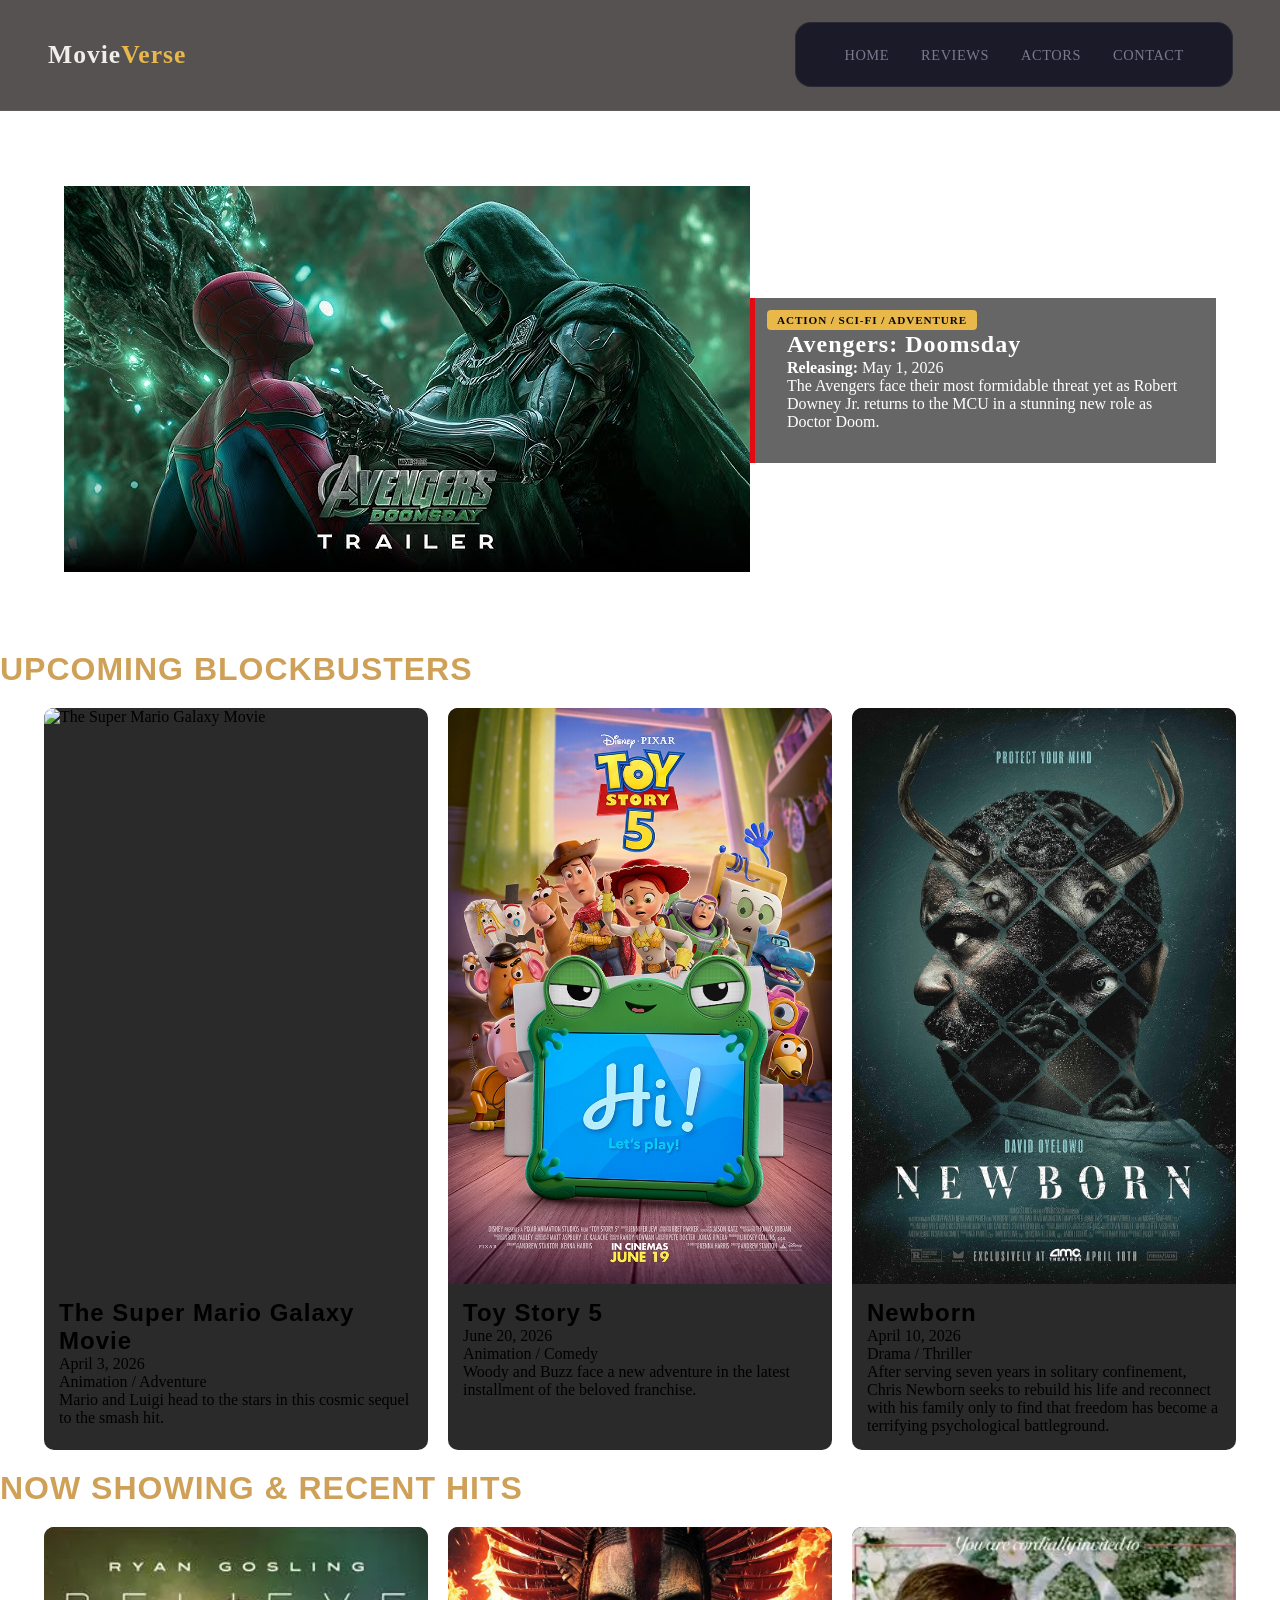
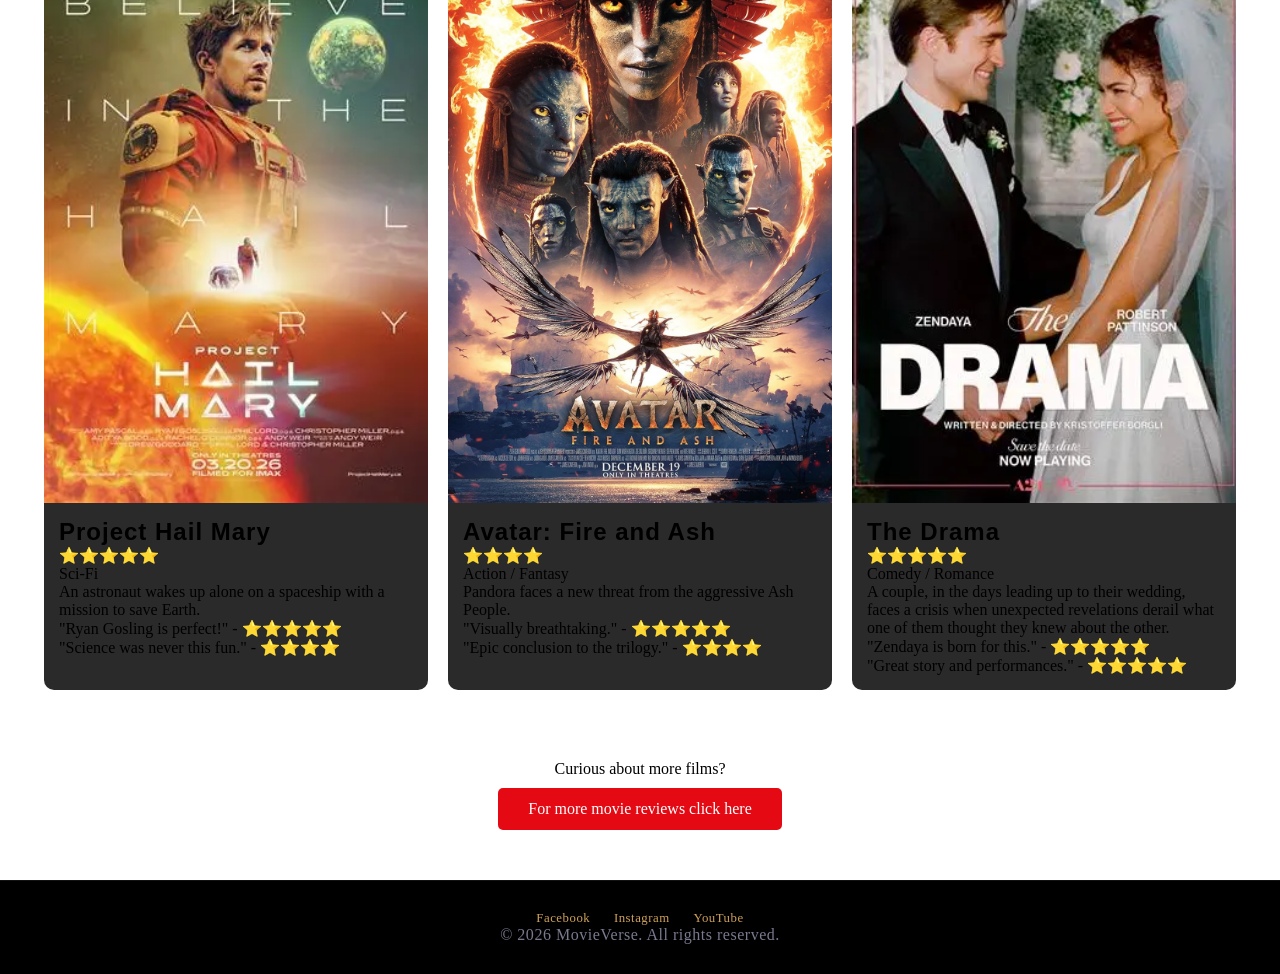
==== index.html @ 16a6f01b "full merge" ====
<!DOCTYPE html>
<html lang="en">
<head>
    <meta charset="UTF-8">
    <meta name="viewport" content="width=device-width, initial-scale=1.0">
    <title>MovieVerse | Home</title>
    <link rel="stylesheet" href="css/style.css">
</head>
<body id = "index">
    <!-- Navigation -->
    <header id="main-header">
        <div class="logo">
            <h1>Movie<span>Verse</span></h1>
        </div>
        <nav id="navbar">
            <ul class="nav-links">
                <li><a href="index.html" class="active">Home</a></li>
                <li><a href="reviews.html">Reviews</a></li>
                <li><a href="actors_page.html">Actors</a></li>
                <li><a href="contact.html">Contact</a></li>
            </ul>
        </nav>
    </header>

    <!-- Main Content -->
    <main>
        <section id="hero-banner">
            <div class="front-banner">
                <img src="../images/avengers.jpg" alt="Avengers: Doomsday Banner" class="banner-image">
            </div>
            
            <div class="banner-content">
                <h2 class="movie-title">Avengers: Doomsday</h2>
                <p class="release-info"><strong>Releasing:</strong> May 1, 2026</p>
                <p class="genre-tag">Action / Sci-Fi / Adventure</p>
                <p class="movie-desc">The Avengers face their most formidable threat yet as Robert Downey Jr. returns to the MCU in a stunning new role as Doctor Doom.</p>
            </div>
        </section>

        <section id="new-releases" class="movie-grid-section">
            <h2 class="section-heading">Upcoming Blockbusters</h2>
            <div class="horizontal-grid">
                <article class="movie-card1">
                  <img src="../images/mario.png" alt="The Super Mario Galaxy Movie">
                    <div class="card-info">
                        <h3>The Super Mario Galaxy Movie</h3>
                        <p class="date">April 3, 2026</p>
                        <p class="genre">Animation / Adventure</p>
                        <p class="short-desc">Mario and Luigi head to the stars in this cosmic sequel to the smash hit.</p>
                    </div>
                </article>
                
                <article class="movie-card1">
                    <img src="../images/toystory.jpeg" alt="Toy Story 5">
                    <div class="card-info">
                        <h3>Toy Story 5</h3>
                        <p class="date">June 20, 2026</p>
                        <p class="genre">Animation / Comedy</p>
                        <p class="short-desc"> Woody and Buzz face a new adventure in the latest installment of the beloved franchise.</p>
                    </div>
                </article>
                                
                <article class="movie-card1">
                    <img src="../images/newborn.jpg" alt="Newborn">
                    <div class="card-info">
                        <h3>Newborn</h3>
                        <p class="date">April 10, 2026</p>
                        <p class="genre">Drama / Thriller</p>
                        <p class="short-desc">After serving seven years in solitary confinement, Chris Newborn seeks to rebuild his life and reconnect with his family only to find that freedom has become a terrifying psychological battleground.</p>
                    </div>
                </article>
            </div>
        </section>

        <section id="released-movies" class="movie-grid-section">
            <h2 class="section-heading">Now Showing & Recent Hits</h2>
            <div class="horizontal-grid">
                <article class="movie-card1 review-style">
                    <img src="../images/hailmary.webp" alt="Project Hail Mary">
                    <div class="card-info">
                        <h3>Project Hail Mary</h3>
                        <div class="rating">⭐⭐⭐⭐⭐</div>
                        <p class="genre">Sci-Fi</p>
                        <p class="one-liner">An astronaut wakes up alone on a spaceship with a mission to save Earth.</p>
                        <div class="user-reviews">
                            <p class="review">"Ryan Gosling is perfect!" - ⭐⭐⭐⭐⭐</p>
                            <p class="review">"Science was never this fun." - ⭐⭐⭐⭐</p>
                        </div>
                    </div>
                </article>

                <article class="movie-card1 review-style">
                    <img src="../images/avatar.jpg" alt="Avatar: Fire and Ash">
                    <div class="card-info">
                        <h3>Avatar: Fire and Ash</h3>
                        <div class="rating">⭐⭐⭐⭐</div>
                        <p class="genre">Action / Fantasy</p>
                        <p class="one-liner">Pandora faces a new threat from the aggressive Ash People.</p>
                        <div class="user-reviews">
                            <p class="review">"Visually breathtaking." - ⭐⭐⭐⭐⭐</p>
                            <p class="review">"Epic conclusion to the trilogy." - ⭐⭐⭐⭐</p>
                        </div>
                    </div>
                </article>

                <article class="movie-card1 review-style">
                    <img src="../images/drama.webp" alt="The Drama">
                    <div class="card-info">
                        <h3>The Drama</h3>
                        <div class="rating">⭐⭐⭐⭐⭐</div>
                        <p class="genre">Comedy / Romance</p>
                        <p class="one-liner">A couple, in the days leading up to their wedding, faces a crisis when unexpected revelations derail what one of them thought they knew about the other.</p>
                        <div class="user-reviews">
                            <p class="review">"Zendaya is born for this." - ⭐⭐⭐⭐⭐</p>
                            <p class="review">"Great story and performances." - ⭐⭐⭐⭐⭐</p>
                        </div>
                    </div>
                </article>
            </div>
        </section>

        <section id="cta-reviews">
            <div class="cta-box">
                <p>Curious about more films?</p>
                <a href="reviews.html" class="btn-primary">For more movie reviews click here</a>
            </div>
        </section>
    </main>  


    <!-- Footer -->
     <footer id="main-footer">
        <div class="social-links">
            <a href="https://facebook.com" target="_blank">Facebook</a>
            <a href="https://instagram.com" target="_blank">Instagram</a>
            <a href="https://youtube.com" target="_blank">YouTube</a>
        </div>
        <p class="copyright">&copy; 2026 MovieVerse. All rights reserved.</p>
    </footer>
    
</body>
</html>
---- css/style.css ----
@import url("partials/index.css");
@import url("partials/reviews.css");
@import url("partials/actors.css");
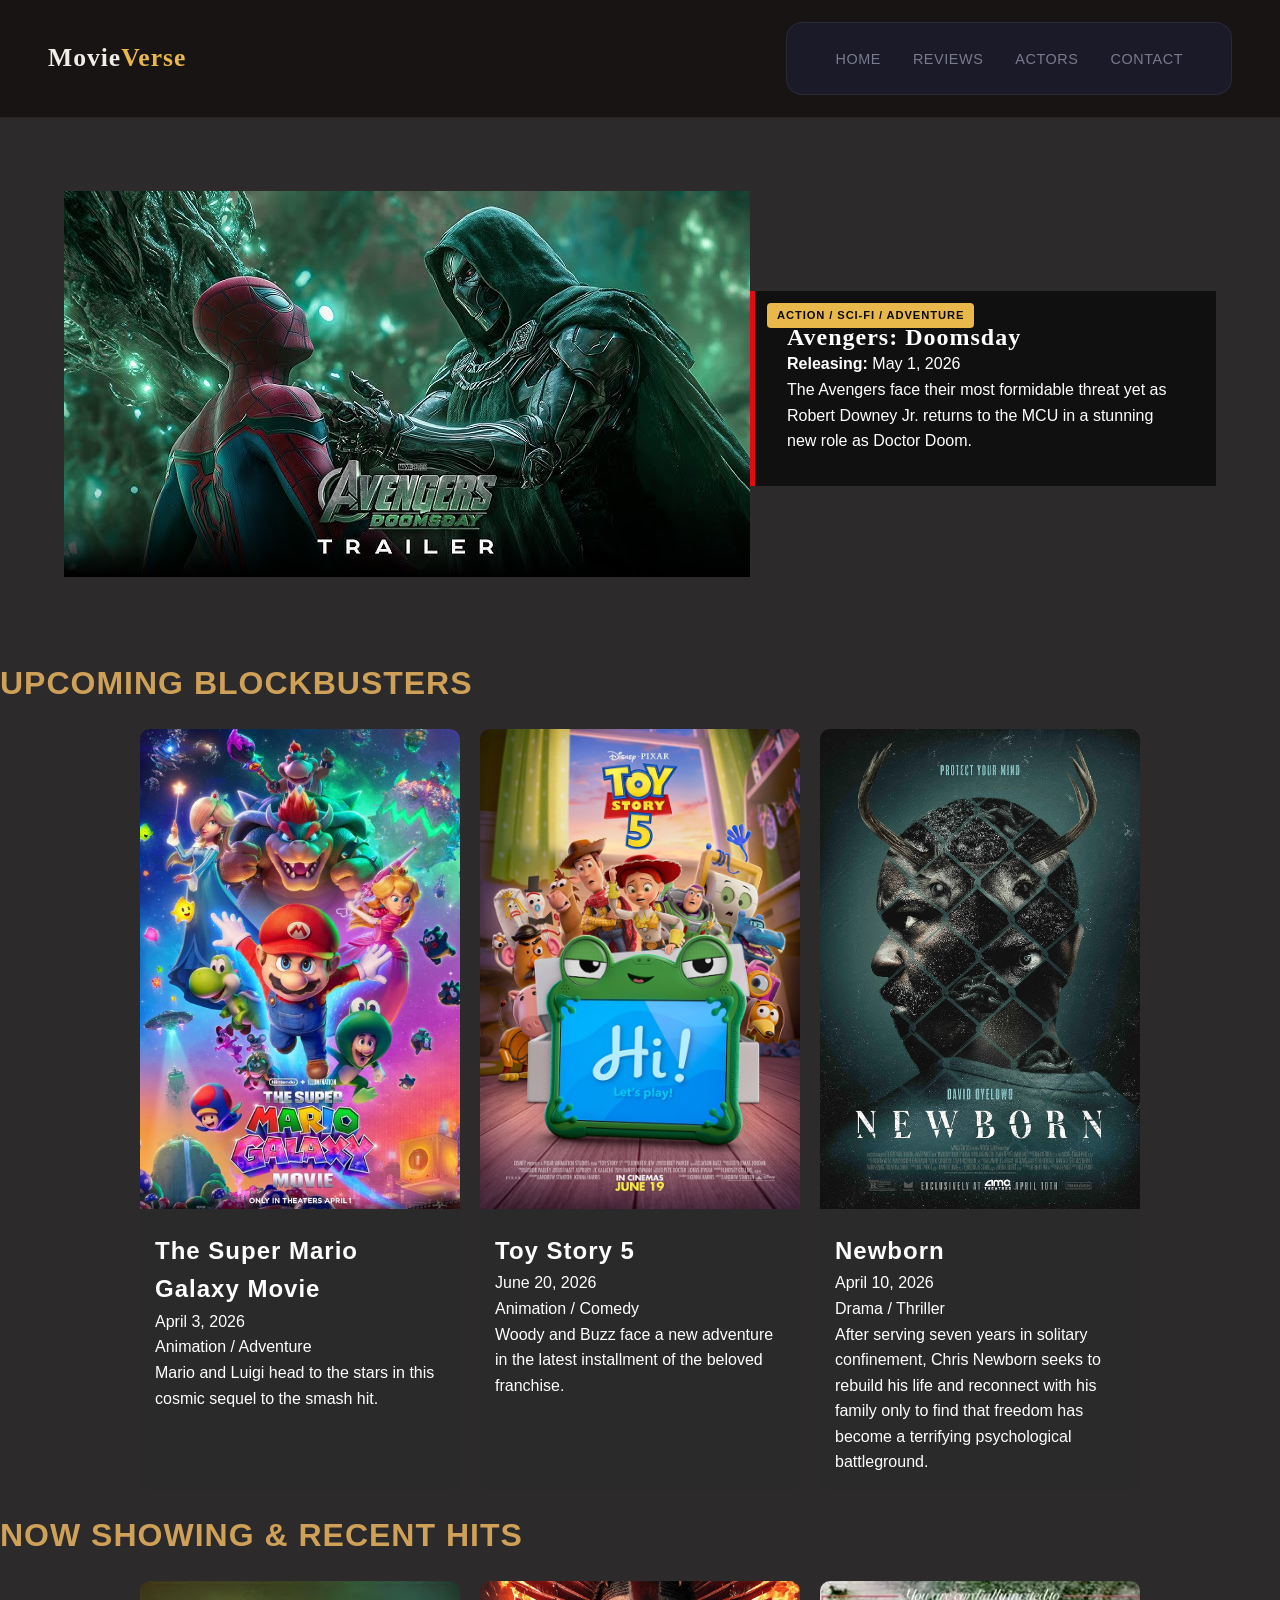
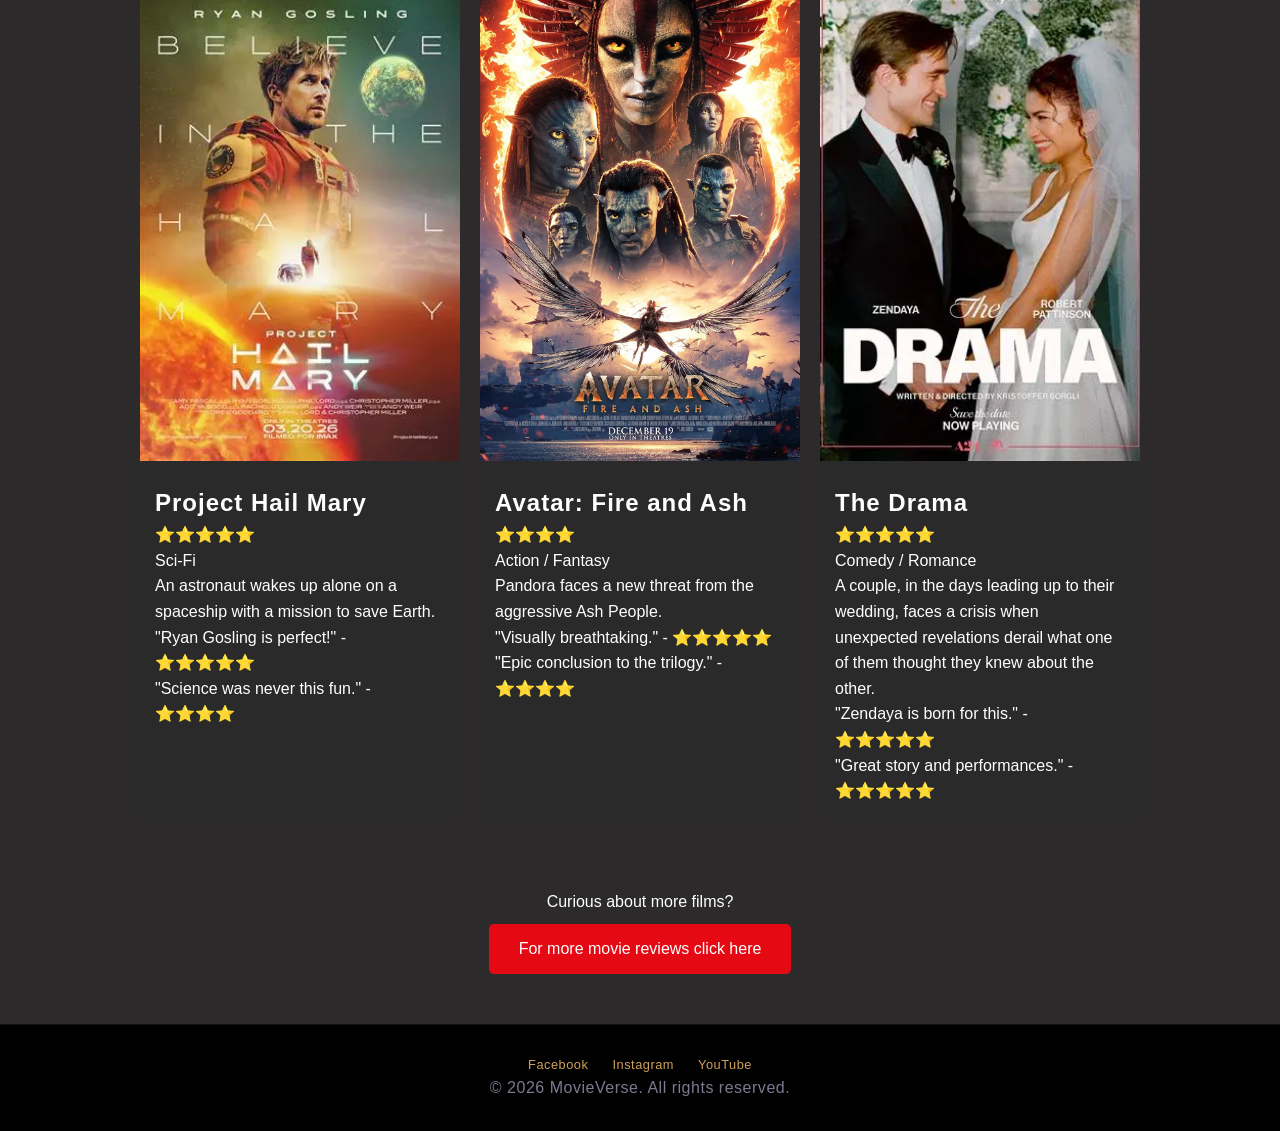
==== commit 16a61fab: "changes" ====
--- a/index.html
+++ b/index.html
@@ -6,11 +6,13 @@
     <title>MovieVerse | Home</title>
     <link rel="stylesheet" href="css/style.css">
 </head>
-<body id = "index">
+<body class = "index">
     <!-- Navigation -->
     <header id="main-header">
         <div class="logo">
-            <h1>Movie<span>Verse</span></h1>
+            <a href="index.html">
+                <h1>Movie<span>Verse</span></h1>
+            </a>
         </div>
         <nav id="navbar">
             <ul class="nav-links">
@@ -26,7 +28,9 @@
     <main>
         <section id="hero-banner">
             <div class="front-banner">
-                <img src="../images/avengers.jpg" alt="Avengers: Doomsday Banner" class="banner-image">
+                <a href="https://youtu.be/Z8tZoagkbZk?t=56" target="_blank">
+                    <img src="../images/avengers.jpg" alt="Avengers: Doomsday Banner" class="banner-image">
+                </a>
             </div>
             
             <div class="banner-content">
@@ -41,7 +45,10 @@
             <h2 class="section-heading">Upcoming Blockbusters</h2>
             <div class="horizontal-grid">
                 <article class="movie-card1">
-                  <img src="../images/mario.png" alt="The Super Mario Galaxy Movie">
+                    <a href="https://youtu.be/LX9kXRRJlPw" target="_blank">
+                        <img src="/images/super_mario_galaxy_movie_ver12.webp" alt="The Super Mario Galaxy Movie">
+                    </a>
+                  
                     <div class="card-info">
                         <h3>The Super Mario Galaxy Movie</h3>
                         <p class="date">April 3, 2026</p>
@@ -51,7 +58,10 @@
                 </article>
                 
                 <article class="movie-card1">
-                    <img src="../images/toystory.jpeg" alt="Toy Story 5">
+                    <a href="https://youtu.be/c51ND9Hdbw0" target="_blank">
+                        <img src="../images/toystory.jpeg" alt="Toy Story 5">
+                    </a>
+                                       
                     <div class="card-info">
                         <h3>Toy Story 5</h3>
                         <p class="date">June 20, 2026</p>
@@ -59,9 +69,11 @@
                         <p class="short-desc"> Woody and Buzz face a new adventure in the latest installment of the beloved franchise.</p>
                     </div>
                 </article>
-                                
                 <article class="movie-card1">
-                    <img src="../images/newborn.jpg" alt="Newborn">
+                    <a href="https://youtu.be/zqdmsuBUlHc" target="_blank">
+                        <img src="../images/newborn.jpg" alt="Newborn">
+                    </a>
+                  
                     <div class="card-info">
                         <h3>Newborn</h3>
                         <p class="date">April 10, 2026</p>
@@ -76,7 +88,10 @@
             <h2 class="section-heading">Now Showing & Recent Hits</h2>
             <div class="horizontal-grid">
                 <article class="movie-card1 review-style">
-                    <img src="../images/hailmary.webp" alt="Project Hail Mary">
+                    <a href="https://www.imdb.com/title/tt12042730/" target="_blank">
+                        <img src="../images/hailmary.webp" alt="Project Hail Mary">
+                    </a>                
+          
                     <div class="card-info">
                         <h3>Project Hail Mary</h3>
                         <div class="rating">⭐⭐⭐⭐⭐</div>
@@ -90,7 +105,10 @@
                 </article>
 
                 <article class="movie-card1 review-style">
-                    <img src="../images/avatar.jpg" alt="Avatar: Fire and Ash">
+                     <a href="https://www.imdb.com/title/tt1757678/" target="_blank">
+                        <img src="../images/avatar.jpg" alt="Avatar: Fire and Ash">
+                     </a>                   
+                    
                     <div class="card-info">
                         <h3>Avatar: Fire and Ash</h3>
                         <div class="rating">⭐⭐⭐⭐</div>
@@ -104,7 +122,9 @@
                 </article>
 
                 <article class="movie-card1 review-style">
-                    <img src="../images/drama.webp" alt="The Drama">
+                    <a href="https://www.imdb.com/title/tt33071426/" target="_blank">
+                       <img src="../images/drama.webp" alt="The Drama">
+                    </a>
                     <div class="card-info">
                         <h3>The Drama</h3>
                         <div class="rating">⭐⭐⭐⭐⭐</div>
@@ -139,4 +159,4 @@
     </footer>
     
 </body>
-</html>
+</html>
--- a/css/style.css
+++ b/css/style.css
@@ -1,4 +1,3 @@
-
 @import url("partials/index.css");
 @import url("partials/reviews.css");
 @import url("partials/actors.css");
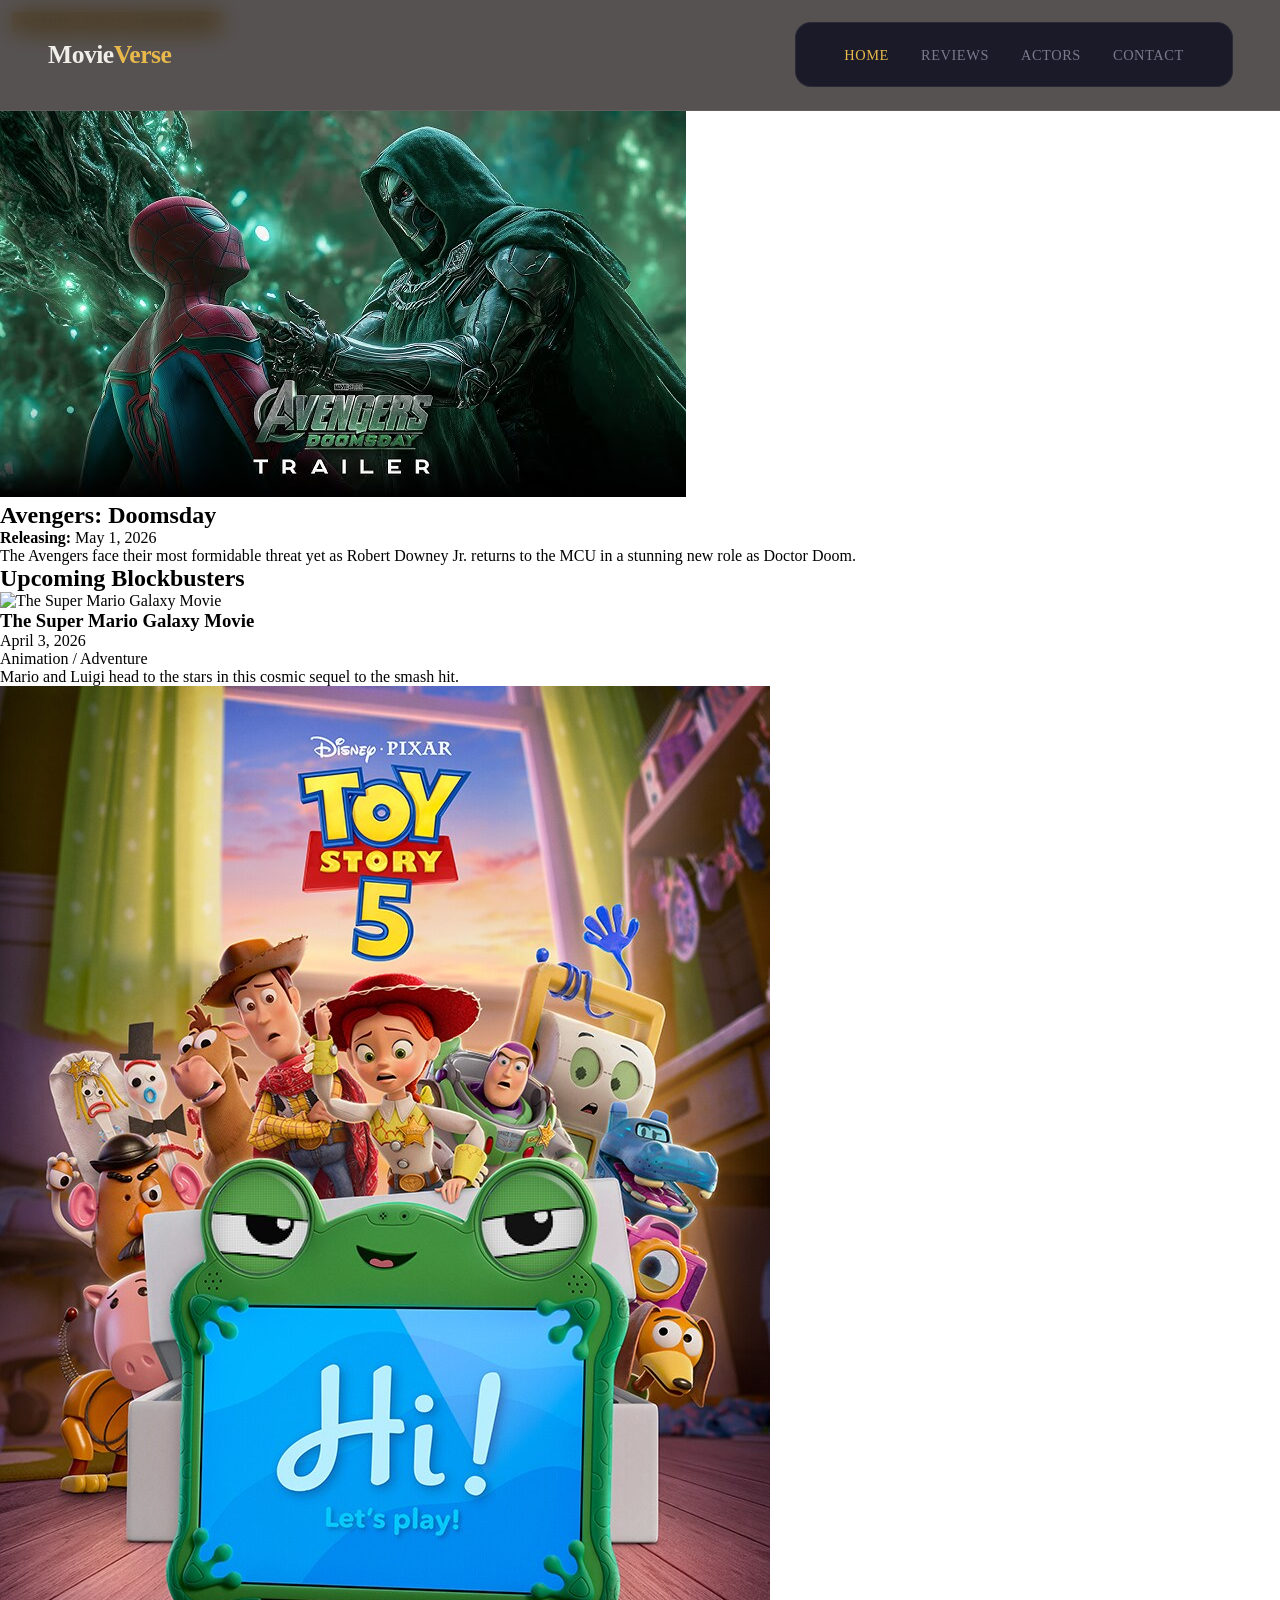
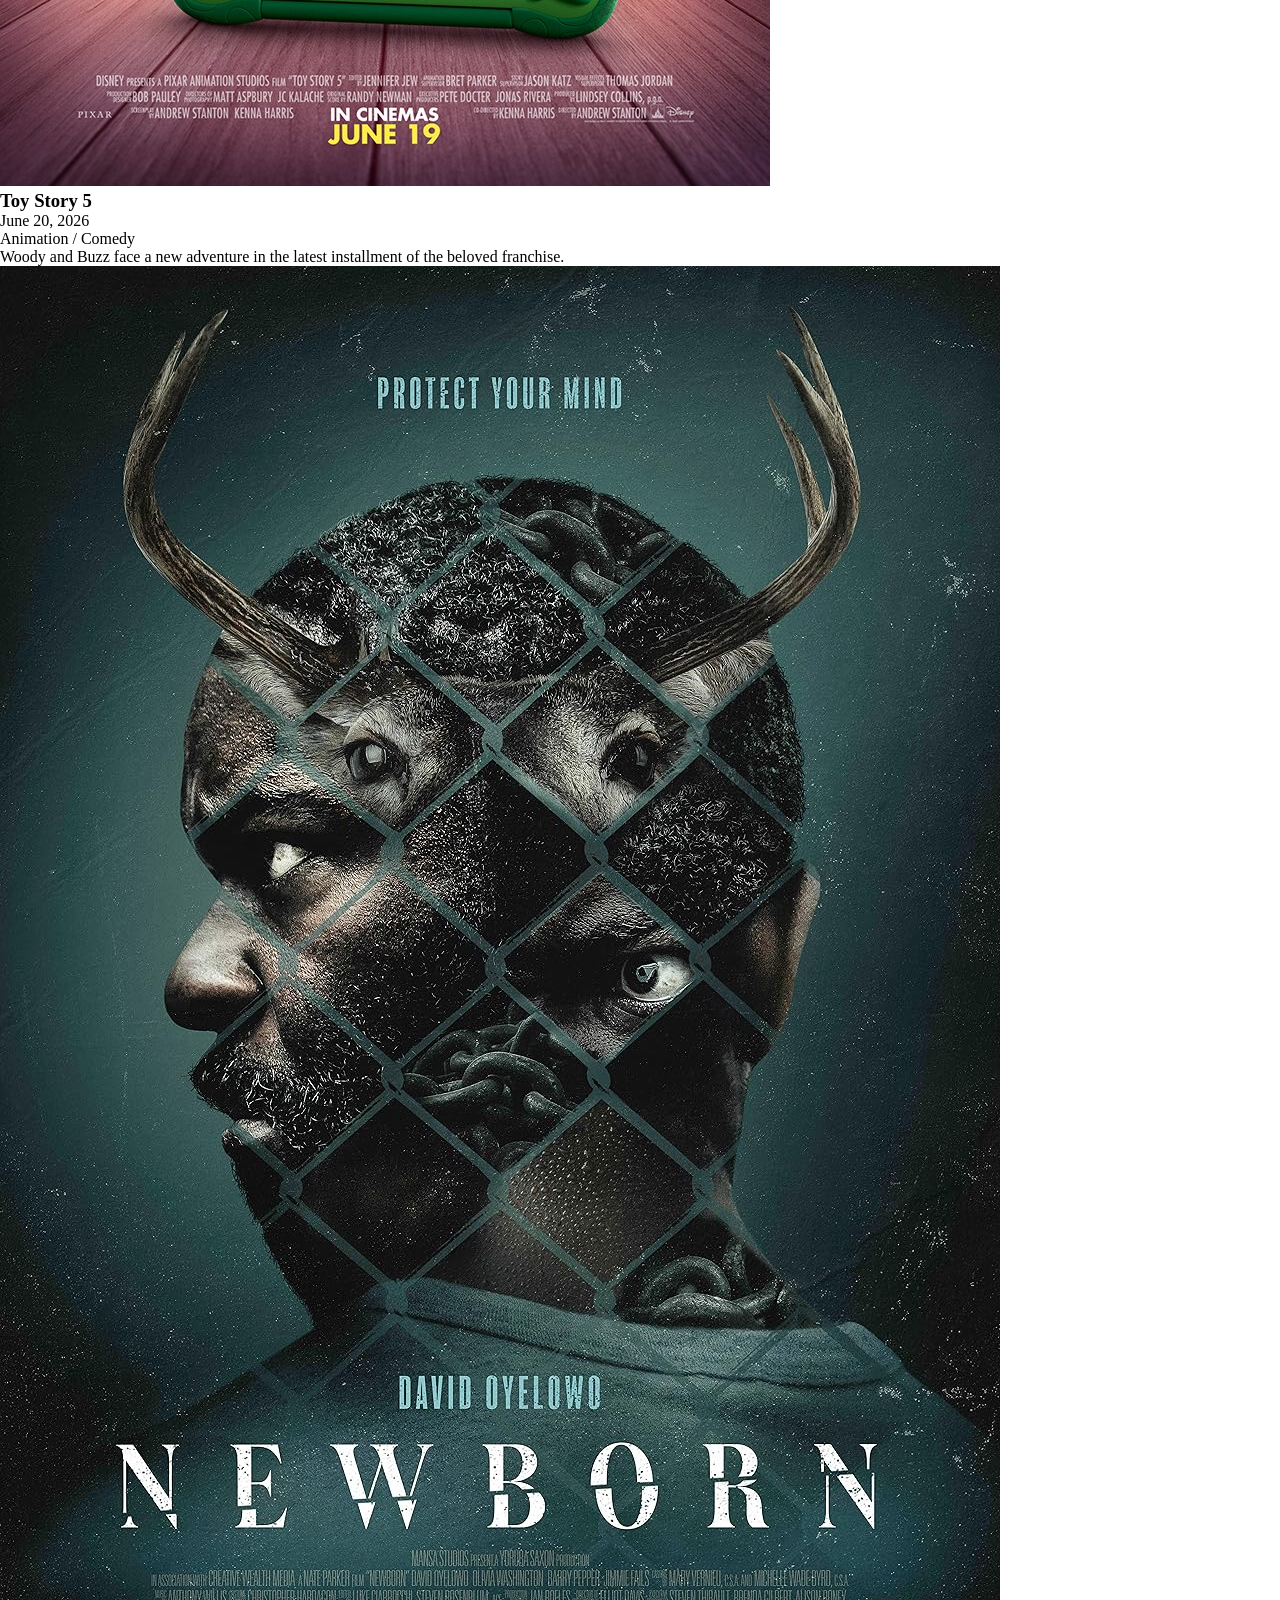
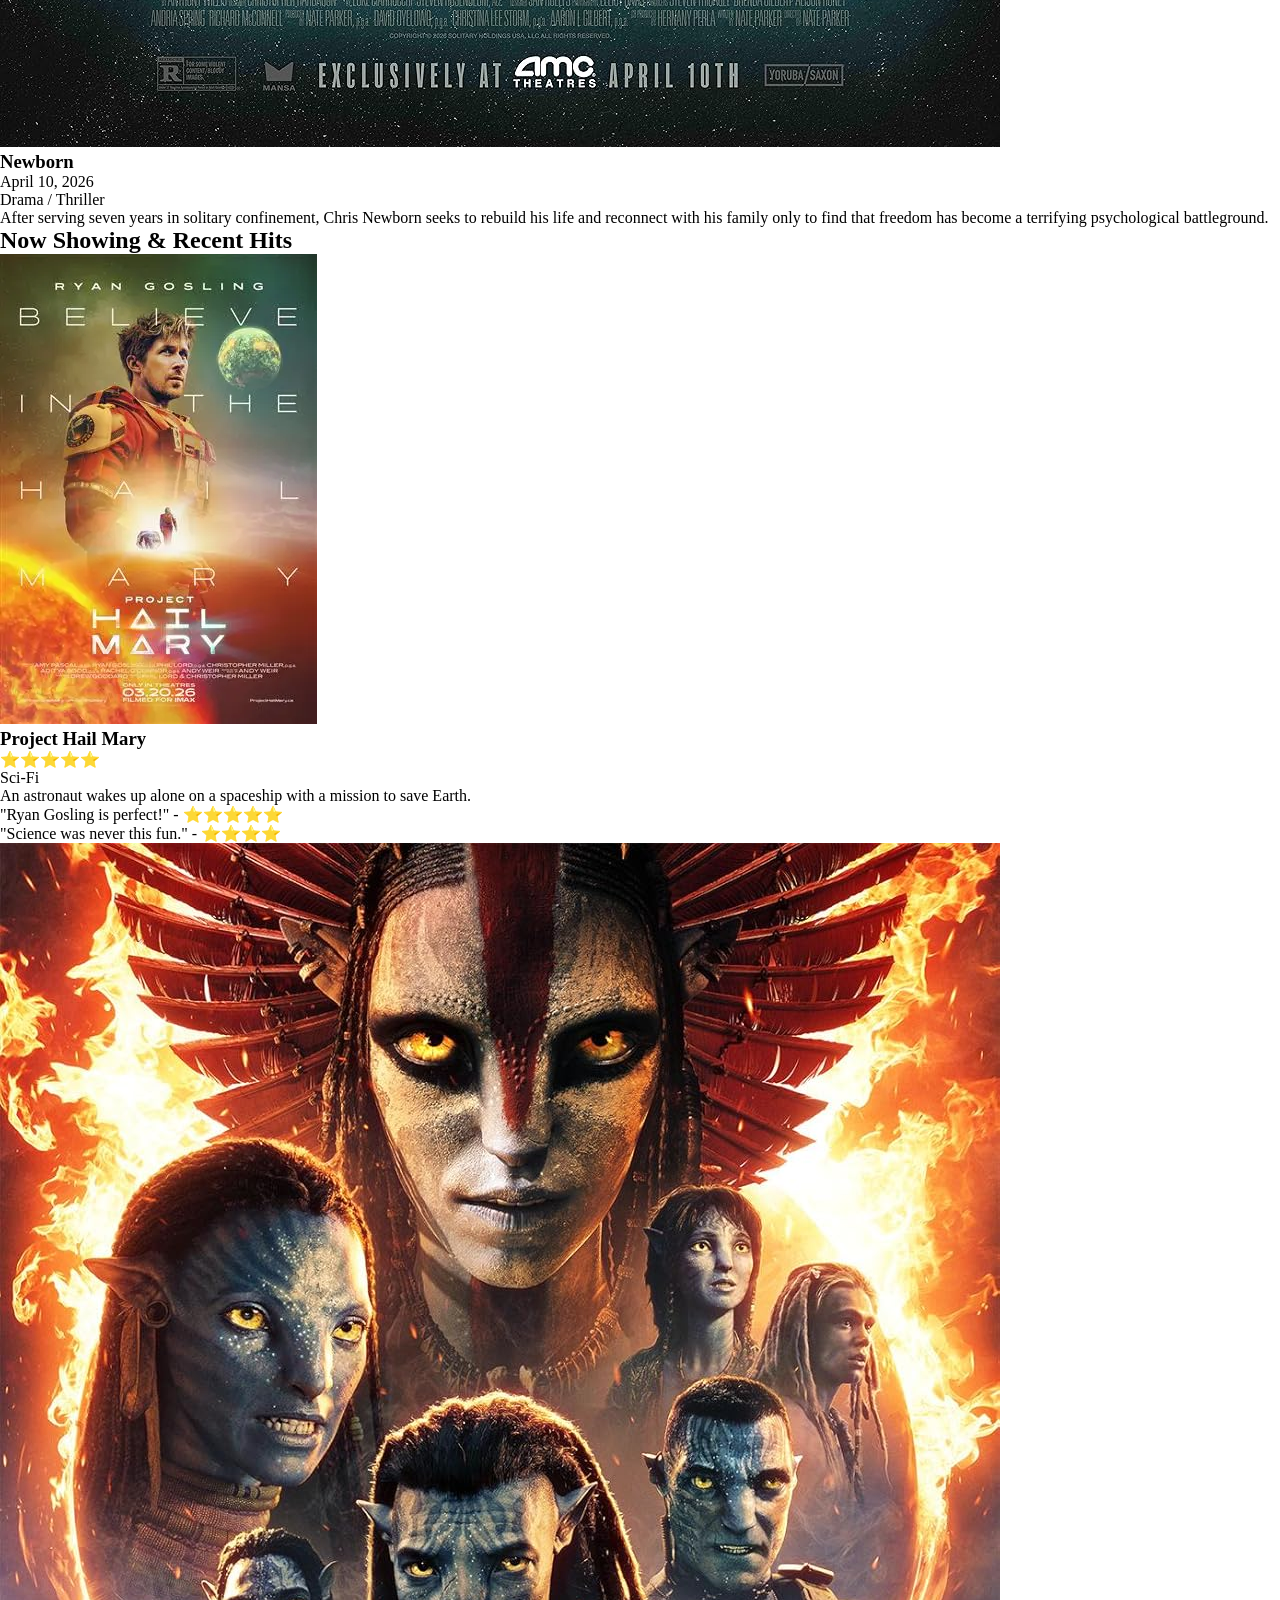
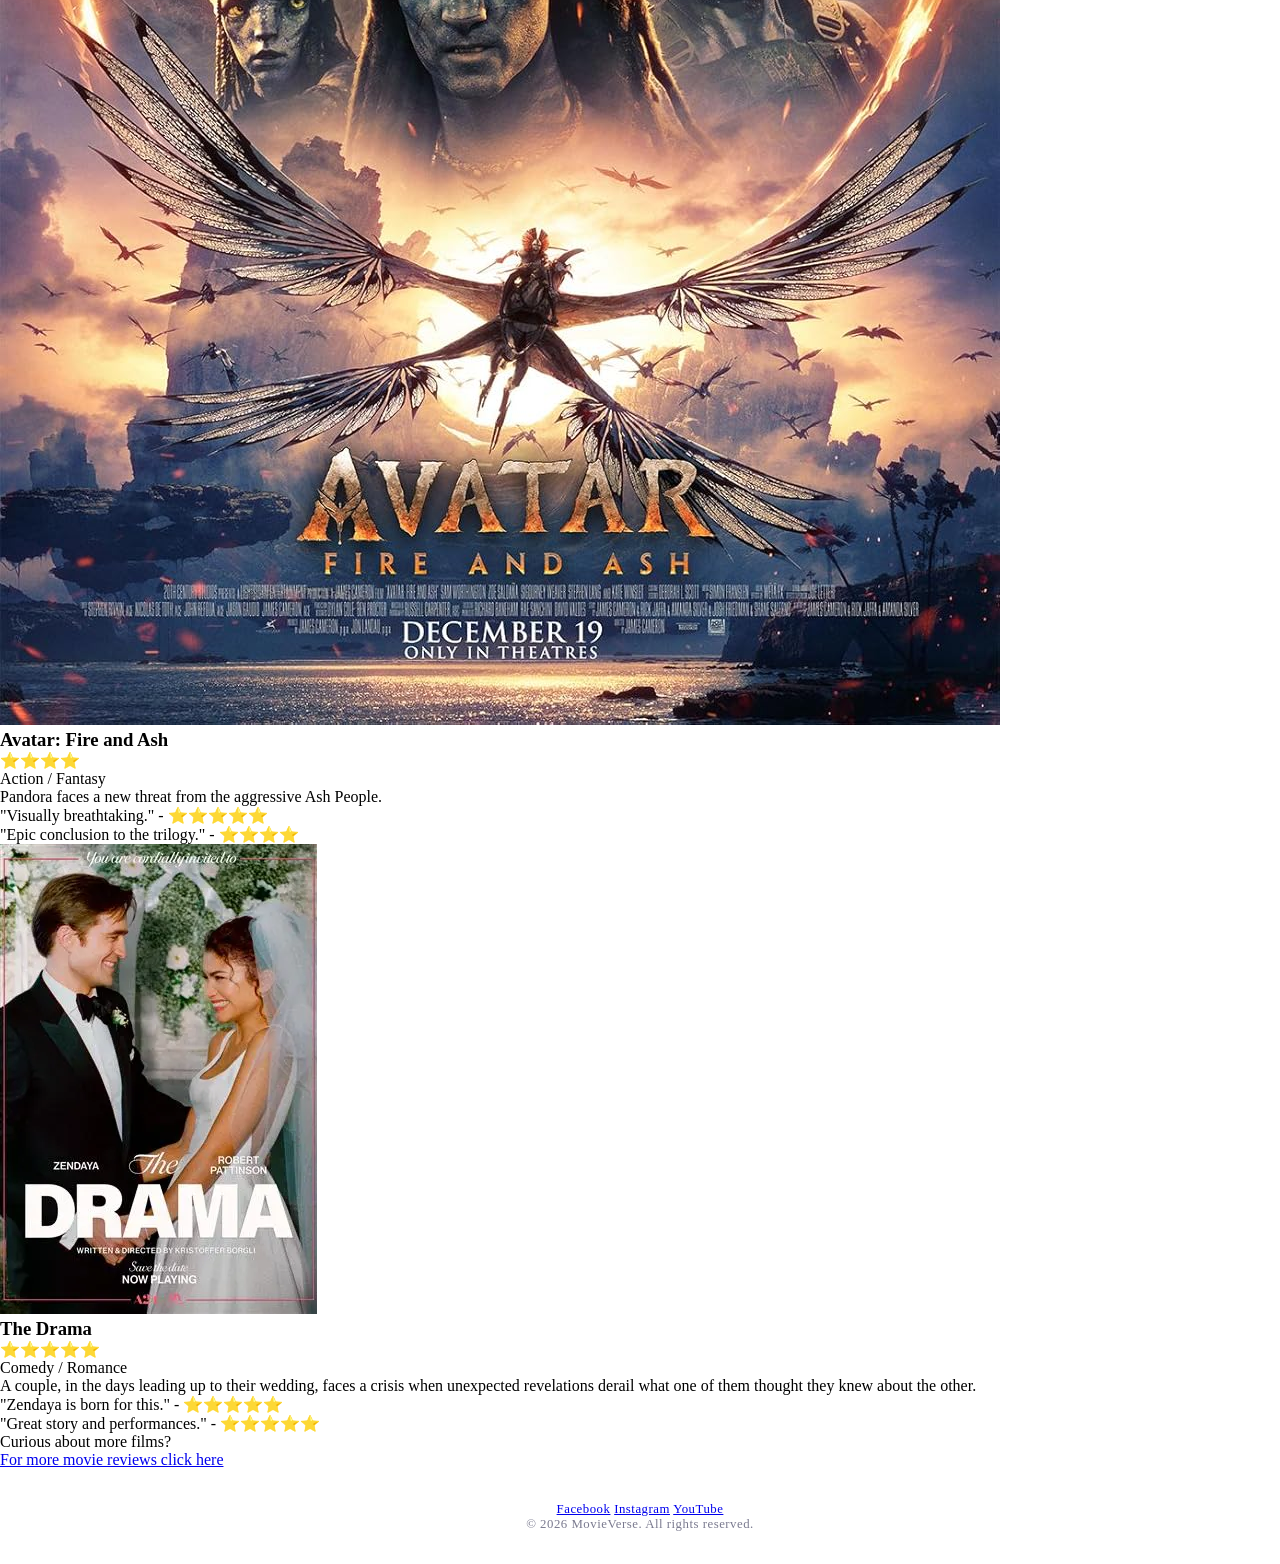
==== commit 2a38d05d: "fixed? all of the merges" ====
--- a/index.html
+++ b/index.html
@@ -10,9 +10,7 @@
     <!-- Navigation -->
     <header id="main-header">
         <div class="logo">
-            <a href="index.html">
-                <h1>Movie<span>Verse</span></h1>
-            </a>
+            <h1>Movie<span>Verse</span></h1>
         </div>
         <nav id="navbar">
             <ul class="nav-links">
@@ -28,9 +26,7 @@
     <main>
         <section id="hero-banner">
             <div class="front-banner">
-                <a href="https://youtu.be/Z8tZoagkbZk?t=56" target="_blank">
-                    <img src="../images/avengers.jpg" alt="Avengers: Doomsday Banner" class="banner-image">
-                </a>
+                <img src="../images/avengers.jpg" alt="Avengers: Doomsday Banner" class="banner-image">
             </div>
             
             <div class="banner-content">
@@ -45,10 +41,7 @@
             <h2 class="section-heading">Upcoming Blockbusters</h2>
             <div class="horizontal-grid">
                 <article class="movie-card1">
-                    <a href="https://youtu.be/LX9kXRRJlPw" target="_blank">
-                        <img src="/images/super_mario_galaxy_movie_ver12.webp" alt="The Super Mario Galaxy Movie">
-                    </a>
-                  
+                  <img src="../images/mario.png" alt="The Super Mario Galaxy Movie">
                     <div class="card-info">
                         <h3>The Super Mario Galaxy Movie</h3>
                         <p class="date">April 3, 2026</p>
@@ -58,10 +51,7 @@
                 </article>
                 
                 <article class="movie-card1">
-                    <a href="https://youtu.be/c51ND9Hdbw0" target="_blank">
-                        <img src="../images/toystory.jpeg" alt="Toy Story 5">
-                    </a>
-                                       
+                    <img src="../images/toystory.jpeg" alt="Toy Story 5">
                     <div class="card-info">
                         <h3>Toy Story 5</h3>
                         <p class="date">June 20, 2026</p>
@@ -69,11 +59,9 @@
                         <p class="short-desc"> Woody and Buzz face a new adventure in the latest installment of the beloved franchise.</p>
                     </div>
                 </article>
+                                
                 <article class="movie-card1">
-                    <a href="https://youtu.be/zqdmsuBUlHc" target="_blank">
-                        <img src="../images/newborn.jpg" alt="Newborn">
-                    </a>
-                  
+                    <img src="../images/newborn.jpg" alt="Newborn">
                     <div class="card-info">
                         <h3>Newborn</h3>
                         <p class="date">April 10, 2026</p>
@@ -88,10 +76,7 @@
             <h2 class="section-heading">Now Showing & Recent Hits</h2>
             <div class="horizontal-grid">
                 <article class="movie-card1 review-style">
-                    <a href="https://www.imdb.com/title/tt12042730/" target="_blank">
-                        <img src="../images/hailmary.webp" alt="Project Hail Mary">
-                    </a>                
-          
+                    <img src="../images/hailmary.webp" alt="Project Hail Mary">
                     <div class="card-info">
                         <h3>Project Hail Mary</h3>
                         <div class="rating">⭐⭐⭐⭐⭐</div>
@@ -105,10 +90,7 @@
                 </article>
 
                 <article class="movie-card1 review-style">
-                     <a href="https://www.imdb.com/title/tt1757678/" target="_blank">
-                        <img src="../images/avatar.jpg" alt="Avatar: Fire and Ash">
-                     </a>                   
-                    
+                    <img src="../images/avatar.jpg" alt="Avatar: Fire and Ash">
                     <div class="card-info">
                         <h3>Avatar: Fire and Ash</h3>
                         <div class="rating">⭐⭐⭐⭐</div>
@@ -122,9 +104,7 @@
                 </article>
 
                 <article class="movie-card1 review-style">
-                    <a href="https://www.imdb.com/title/tt33071426/" target="_blank">
-                       <img src="../images/drama.webp" alt="The Drama">
-                    </a>
+                    <img src="../images/drama.webp" alt="The Drama">
                     <div class="card-info">
                         <h3>The Drama</h3>
                         <div class="rating">⭐⭐⭐⭐⭐</div>
@@ -159,4 +139,4 @@
     </footer>
     
 </body>
-</html>+</html>
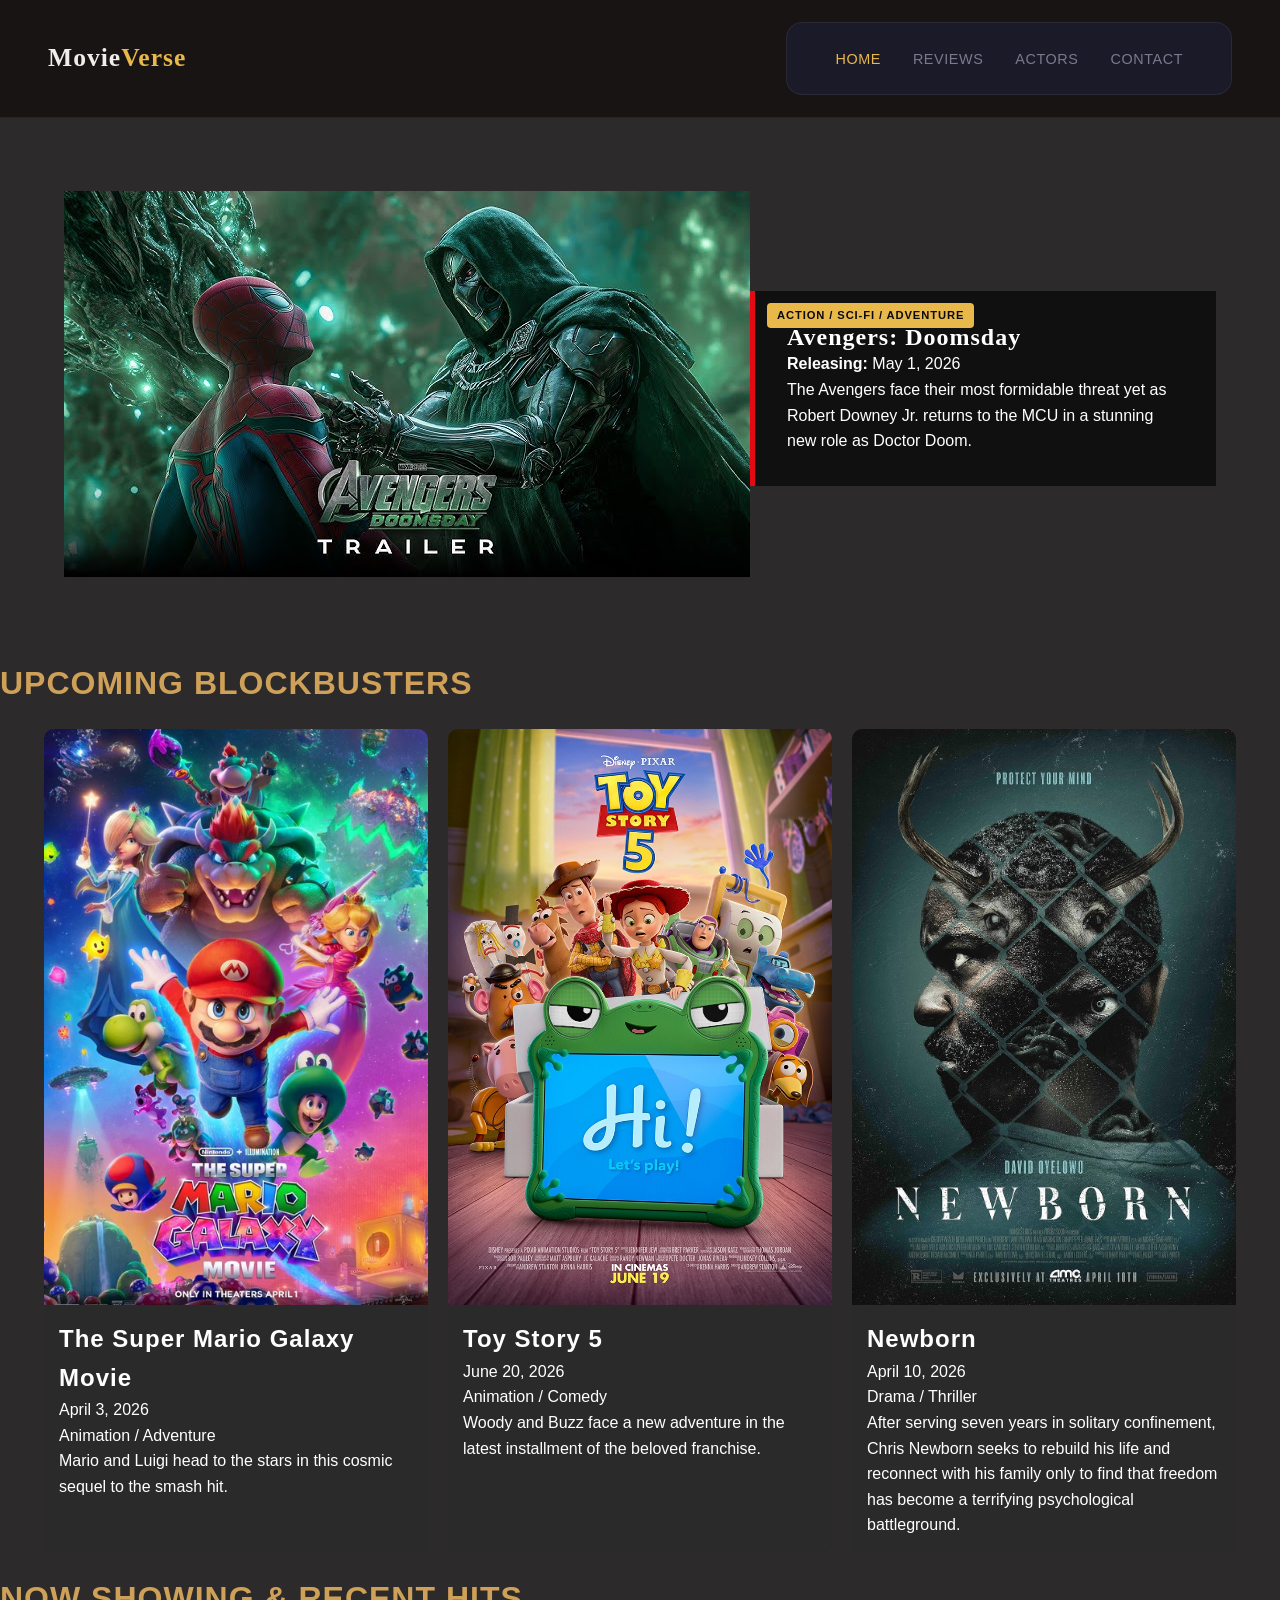
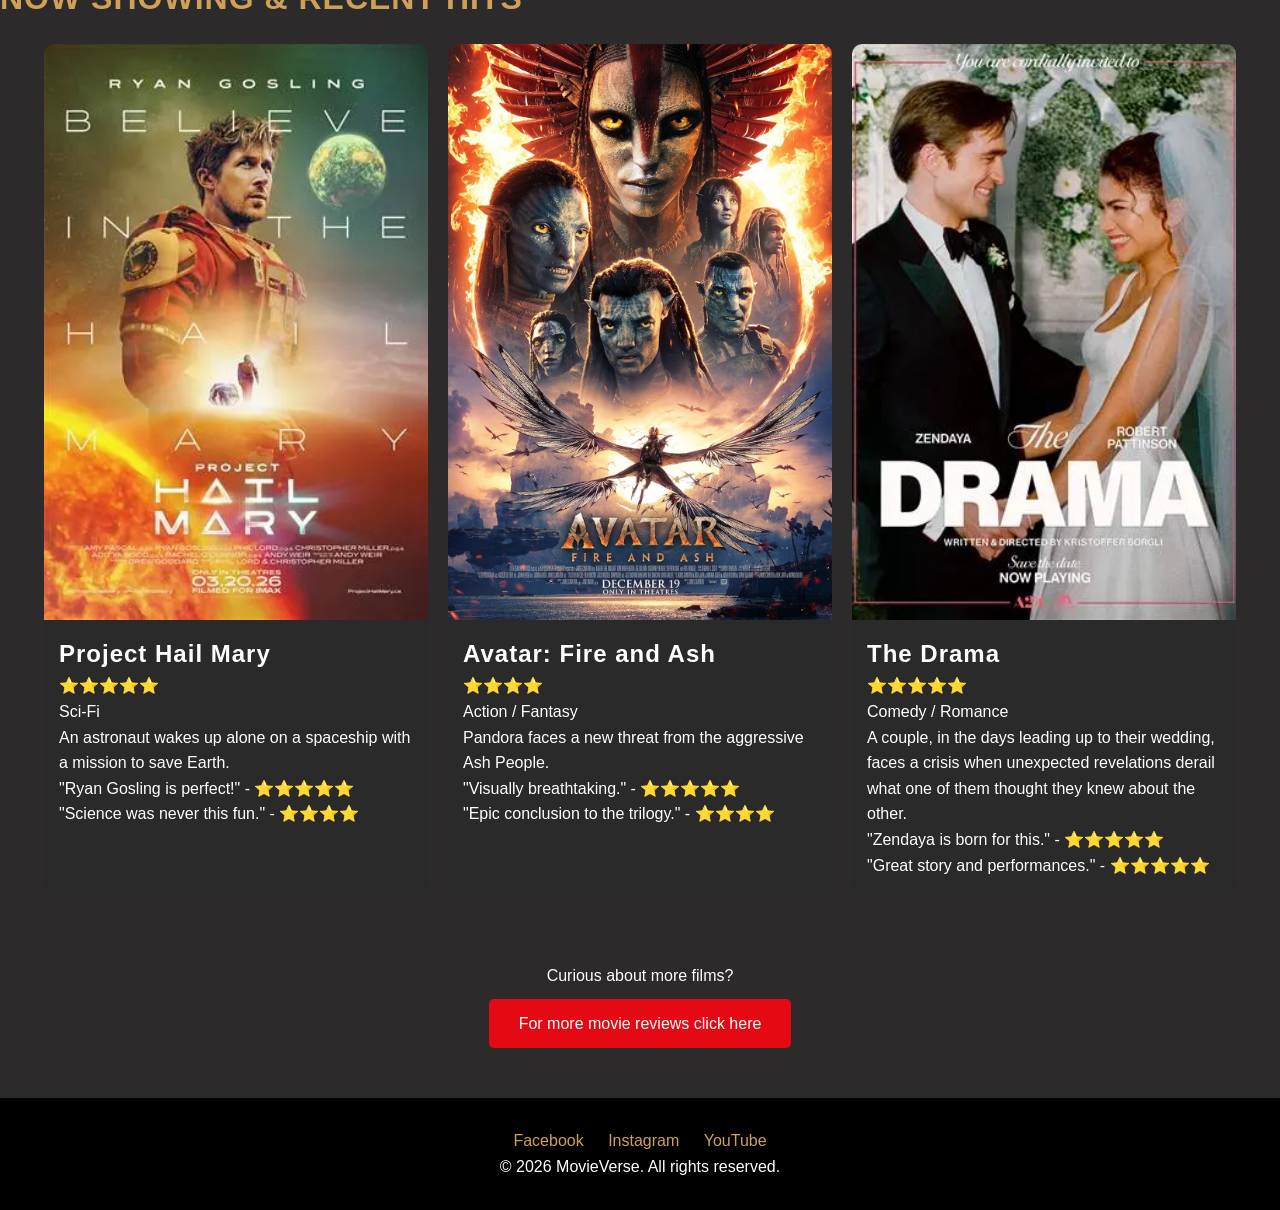
==== commit 13c0eefd: "same footers, changed background seat image, and mobile changes for reviews" ====
--- a/index.html
+++ b/index.html
@@ -41,7 +41,7 @@
             <h2 class="section-heading">Upcoming Blockbusters</h2>
             <div class="horizontal-grid">
                 <article class="movie-card1">
-                  <img src="../images/mario.png" alt="The Super Mario Galaxy Movie">
+                  <img src="/images/super_mario_galaxy_movie_ver12.webp" alt="The Super Mario Galaxy Movie">
                     <div class="card-info">
                         <h3>The Super Mario Galaxy Movie</h3>
                         <p class="date">April 3, 2026</p>
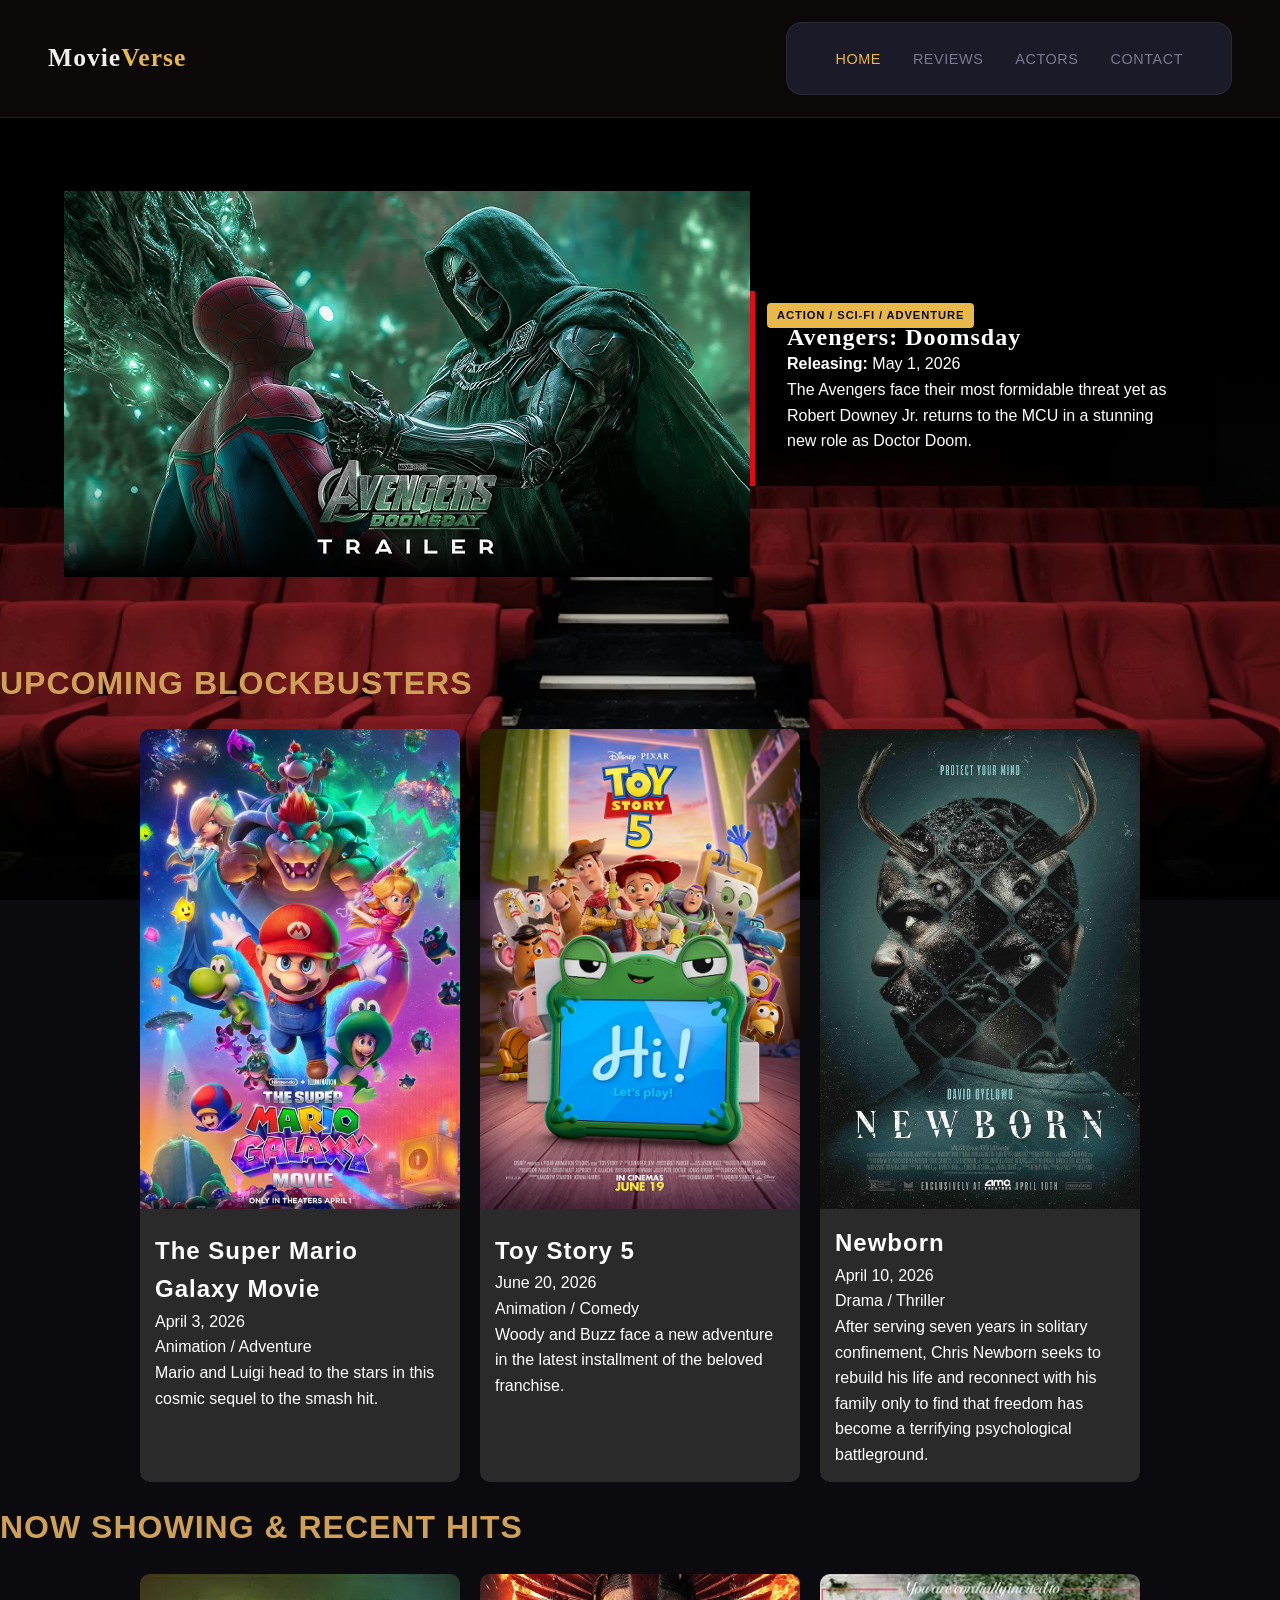
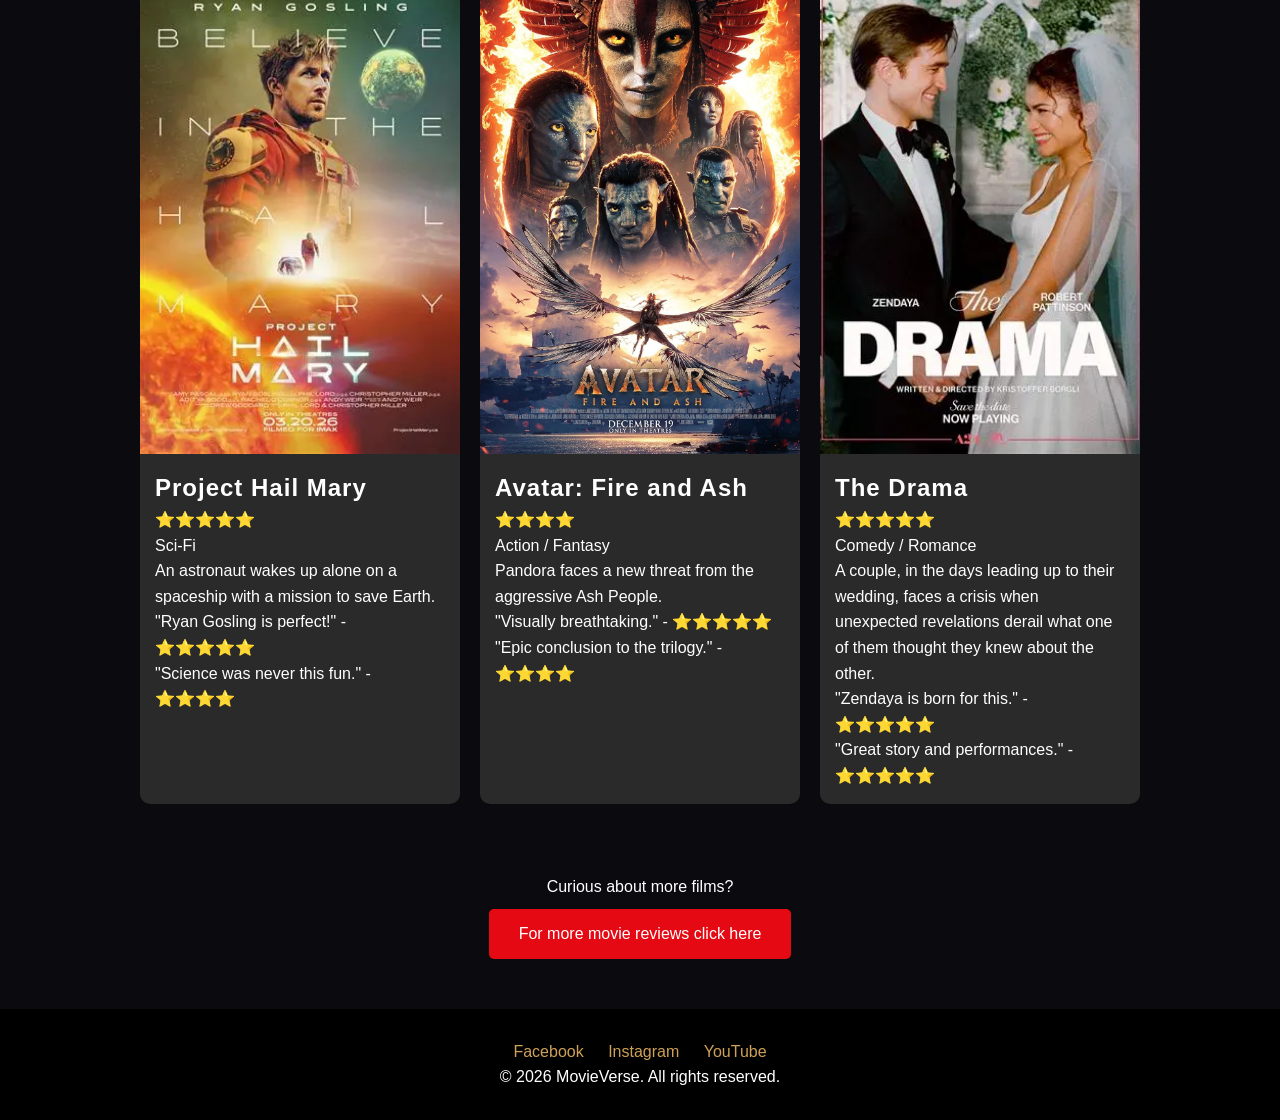
==== commit 0775a875: "new chnages" ====
--- a/index.html
+++ b/index.html
@@ -26,7 +26,9 @@
     <main>
         <section id="hero-banner">
             <div class="front-banner">
-                <img src="../images/avengers.jpg" alt="Avengers: Doomsday Banner" class="banner-image">
+                <a href="https://youtu.be/Z8tZoagkbZk?t=56" target="_blank">
+                    <img src="../images/avengers.jpg" alt="Avengers: Doomsday Banner" class="banner-image">
+                </a>
             </div>
             
             <div class="banner-content">
@@ -41,7 +43,10 @@
             <h2 class="section-heading">Upcoming Blockbusters</h2>
             <div class="horizontal-grid">
                 <article class="movie-card1">
-                  <img src="/images/super_mario_galaxy_movie_ver12.webp" alt="The Super Mario Galaxy Movie">
+                    <a href="https://youtu.be/LX9kXRRJlPw" target="_blank">
+                        <img src="/images/super_mario_galaxy_movie_ver12.webp" alt="The Super Mario Galaxy Movie">
+                    </a>
+                  
                     <div class="card-info">
                         <h3>The Super Mario Galaxy Movie</h3>
                         <p class="date">April 3, 2026</p>
@@ -51,7 +56,10 @@
                 </article>
                 
                 <article class="movie-card1">
-                    <img src="../images/toystory.jpeg" alt="Toy Story 5">
+                    <a href="https://youtu.be/c51ND9Hdbw0" target="_blank">
+                        <img src="../images/toystory.jpeg" alt="Toy Story 5">
+                    </a>
+                                       
                     <div class="card-info">
                         <h3>Toy Story 5</h3>
                         <p class="date">June 20, 2026</p>
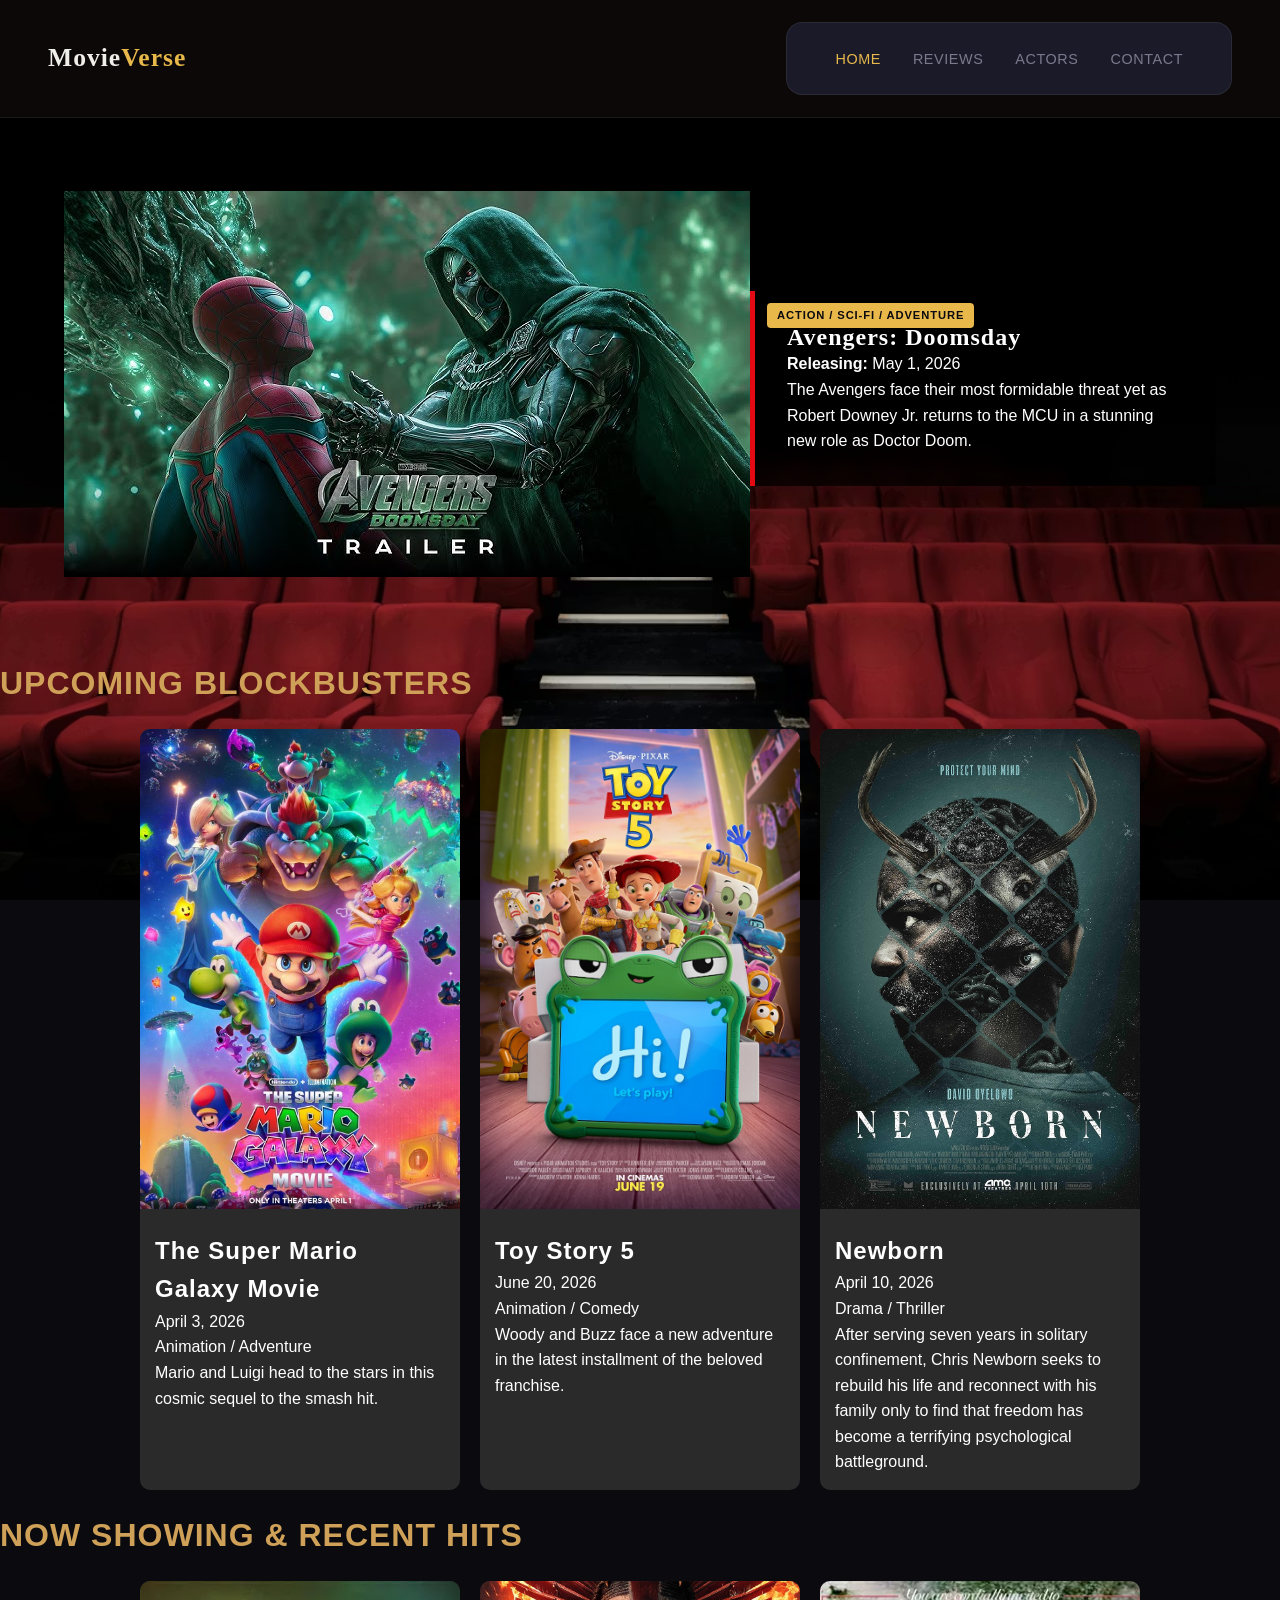
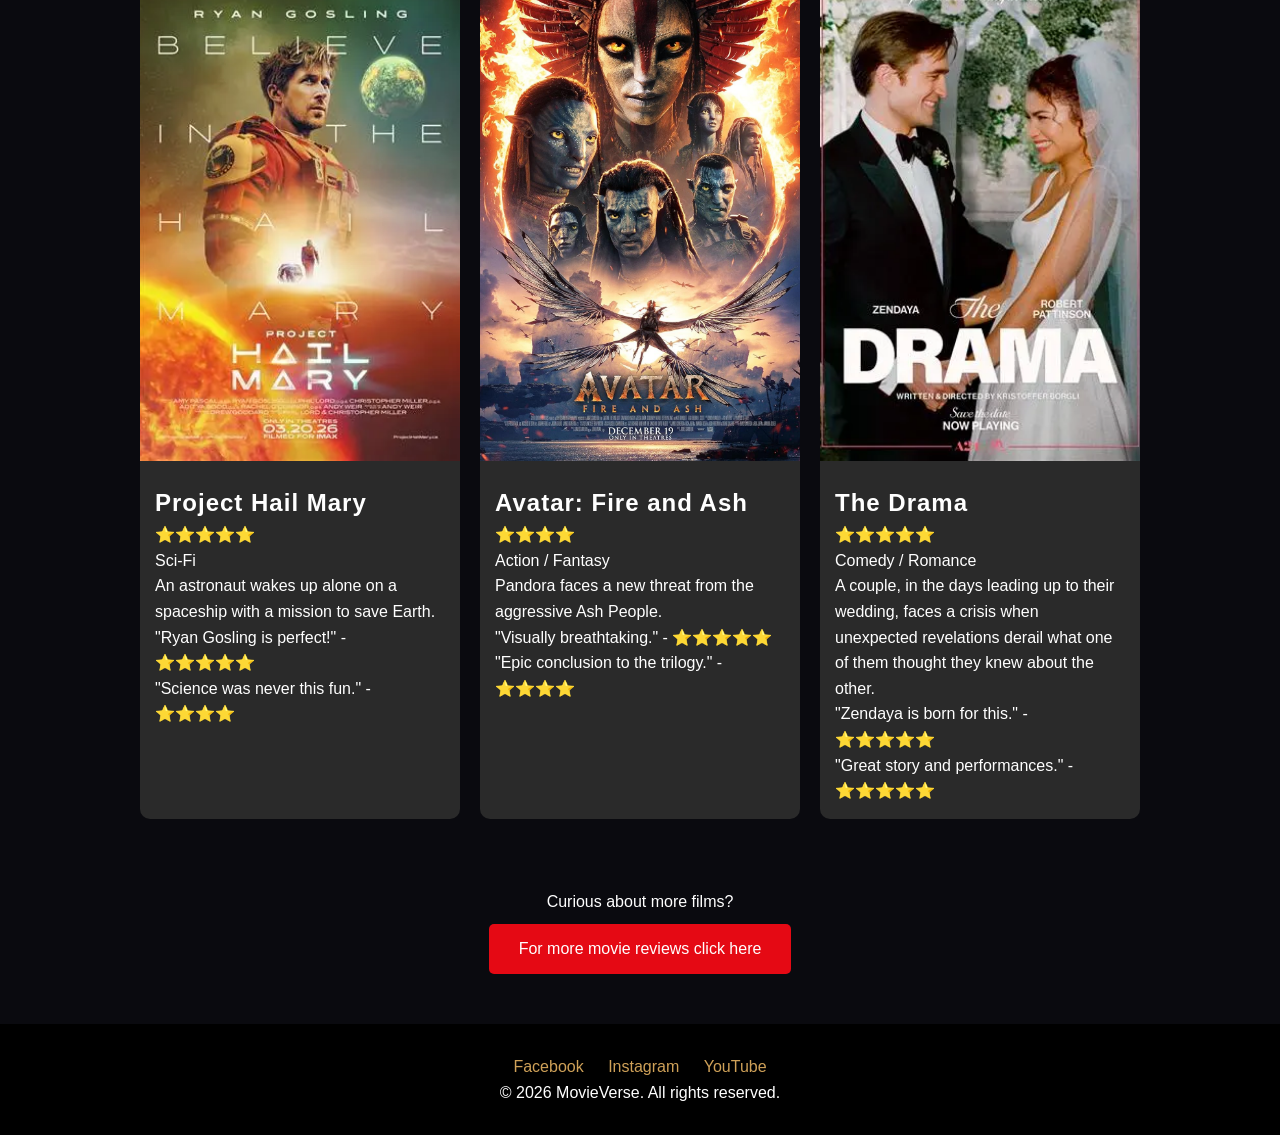
==== commit a2fbec91: "changes" ====
--- a/index.html
+++ b/index.html
@@ -67,9 +67,11 @@
                         <p class="short-desc"> Woody and Buzz face a new adventure in the latest installment of the beloved franchise.</p>
                     </div>
                 </article>
-                                
                 <article class="movie-card1">
-                    <img src="../images/newborn.jpg" alt="Newborn">
+                    <a href="https://youtu.be/zqdmsuBUlHc" target="_blank">
+                        <img src="../images/newborn.jpg" alt="Newborn">
+                    </a>
+                  
                     <div class="card-info">
                         <h3>Newborn</h3>
                         <p class="date">April 10, 2026</p>
@@ -84,7 +86,10 @@
             <h2 class="section-heading">Now Showing & Recent Hits</h2>
             <div class="horizontal-grid">
                 <article class="movie-card1 review-style">
-                    <img src="../images/hailmary.webp" alt="Project Hail Mary">
+                    <a href="https://www.imdb.com/title/tt12042730/" target="_blank">
+                        <img src="../images/hailmary.webp" alt="Project Hail Mary">
+                    </a>                
+          
                     <div class="card-info">
                         <h3>Project Hail Mary</h3>
                         <div class="rating">⭐⭐⭐⭐⭐</div>
@@ -98,7 +103,10 @@
                 </article>
 
                 <article class="movie-card1 review-style">
-                    <img src="../images/avatar.jpg" alt="Avatar: Fire and Ash">
+                     <a href="https://www.imdb.com/title/tt1757678/" target="_blank">
+                        <img src="../images/avatar.jpg" alt="Avatar: Fire and Ash">
+                     </a>                   
+                    
                     <div class="card-info">
                         <h3>Avatar: Fire and Ash</h3>
                         <div class="rating">⭐⭐⭐⭐</div>
@@ -112,7 +120,9 @@
                 </article>
 
                 <article class="movie-card1 review-style">
-                    <img src="../images/drama.webp" alt="The Drama">
+                    <a href="https://www.imdb.com/title/tt33071426/" target="_blank">
+                       <img src="../images/drama.webp" alt="The Drama">
+                    </a>
                     <div class="card-info">
                         <h3>The Drama</h3>
                         <div class="rating">⭐⭐⭐⭐⭐</div>
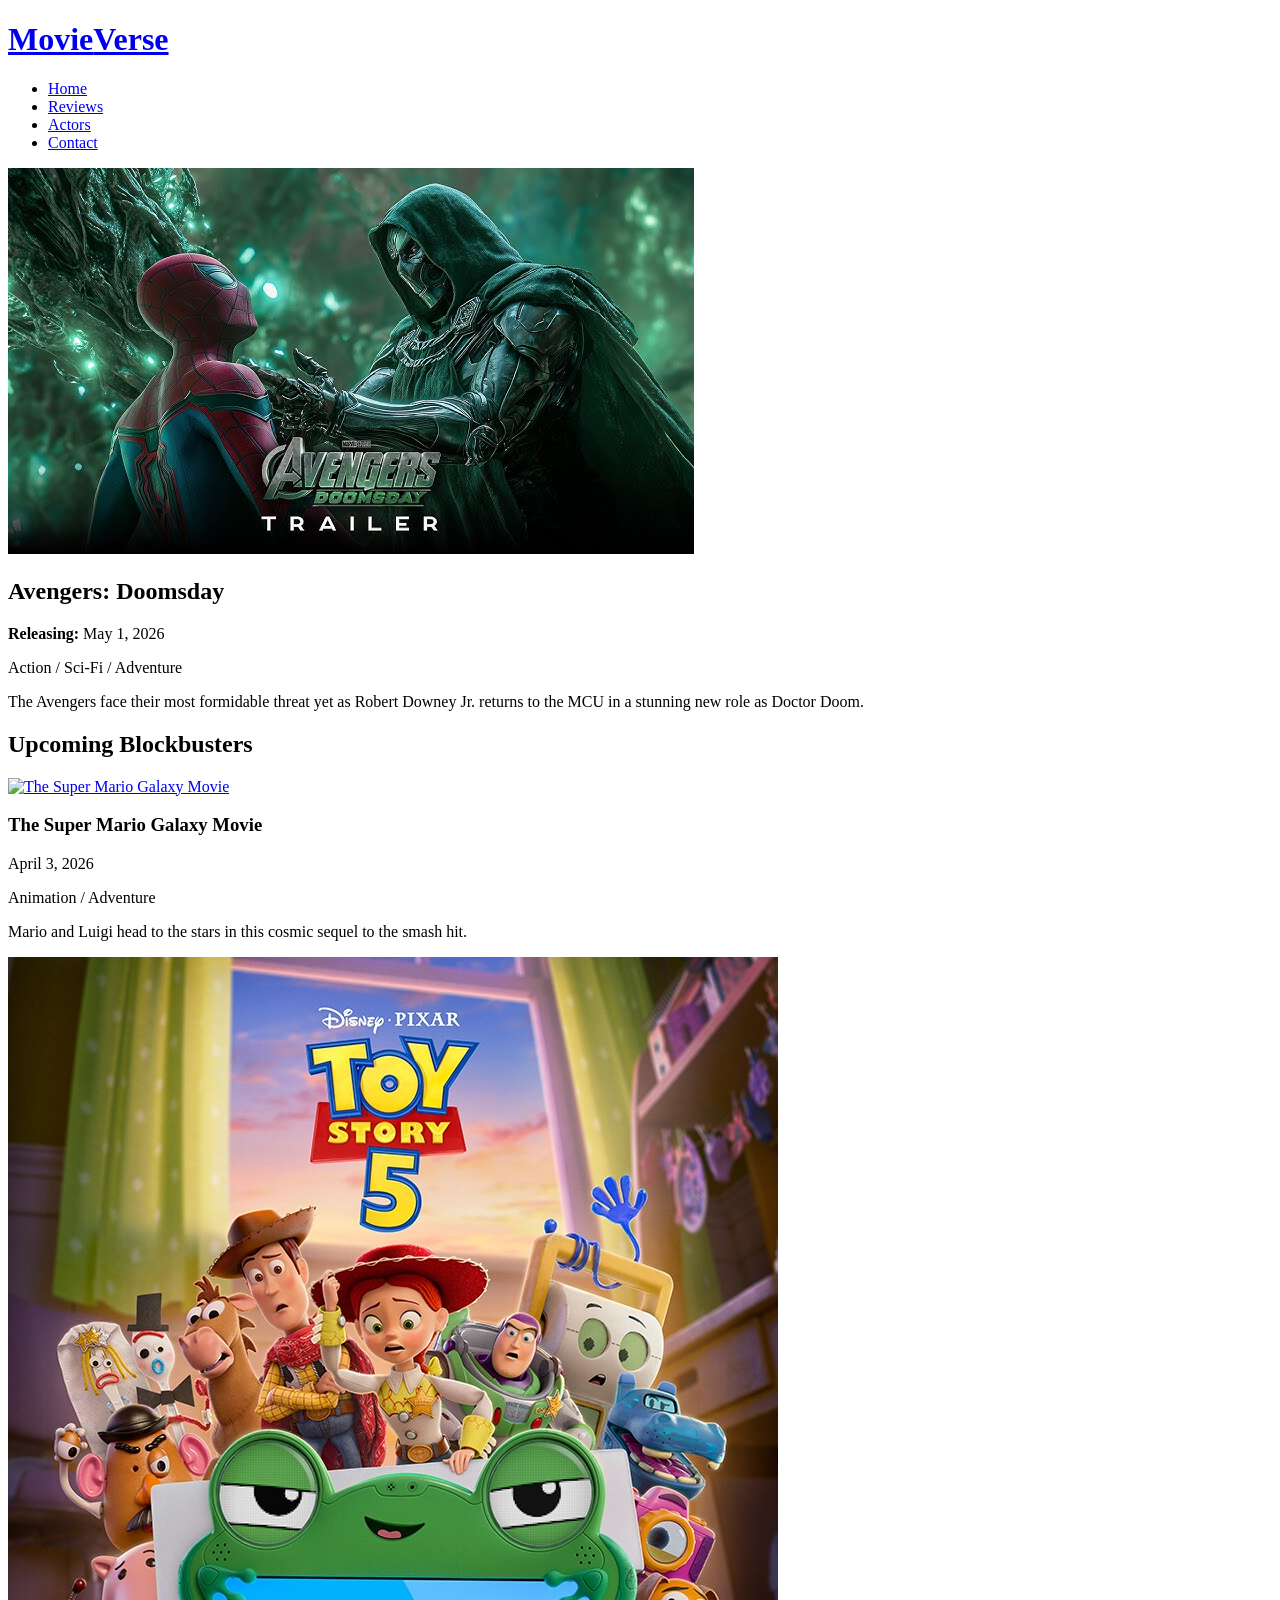
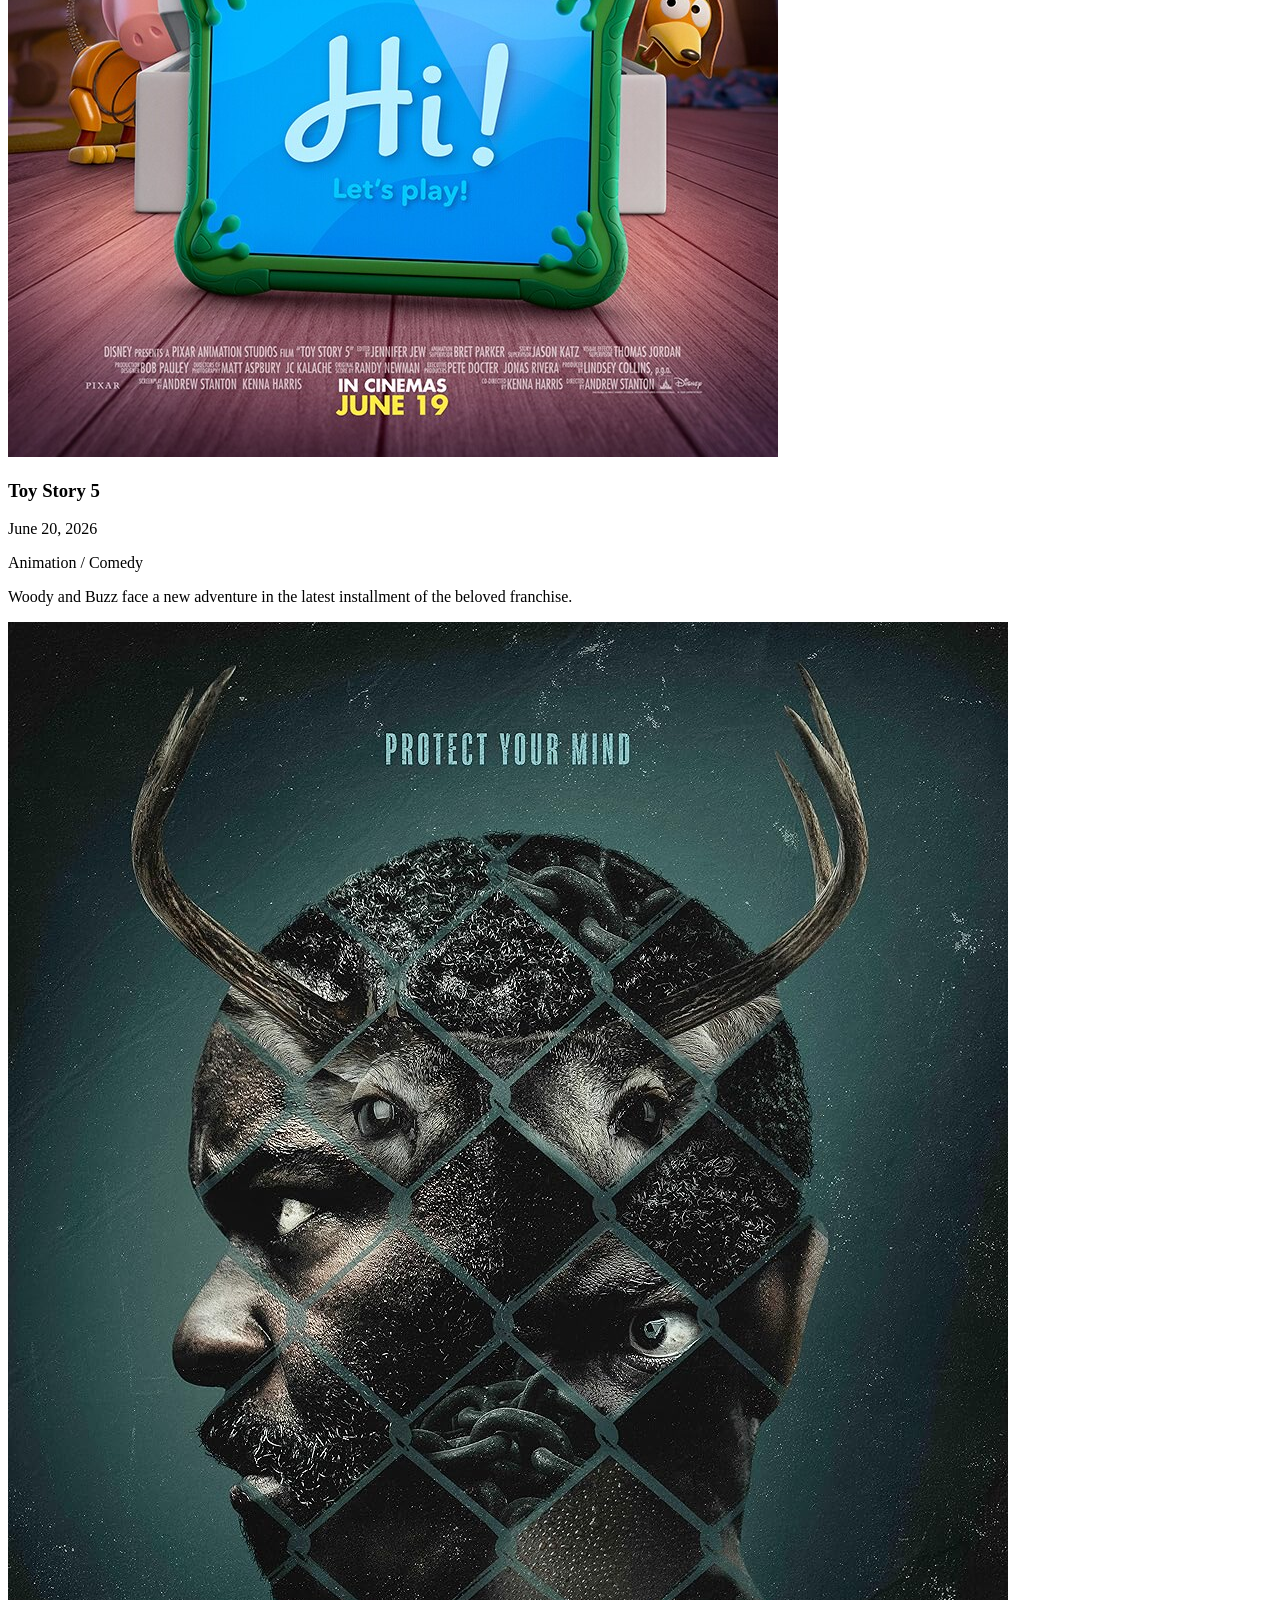
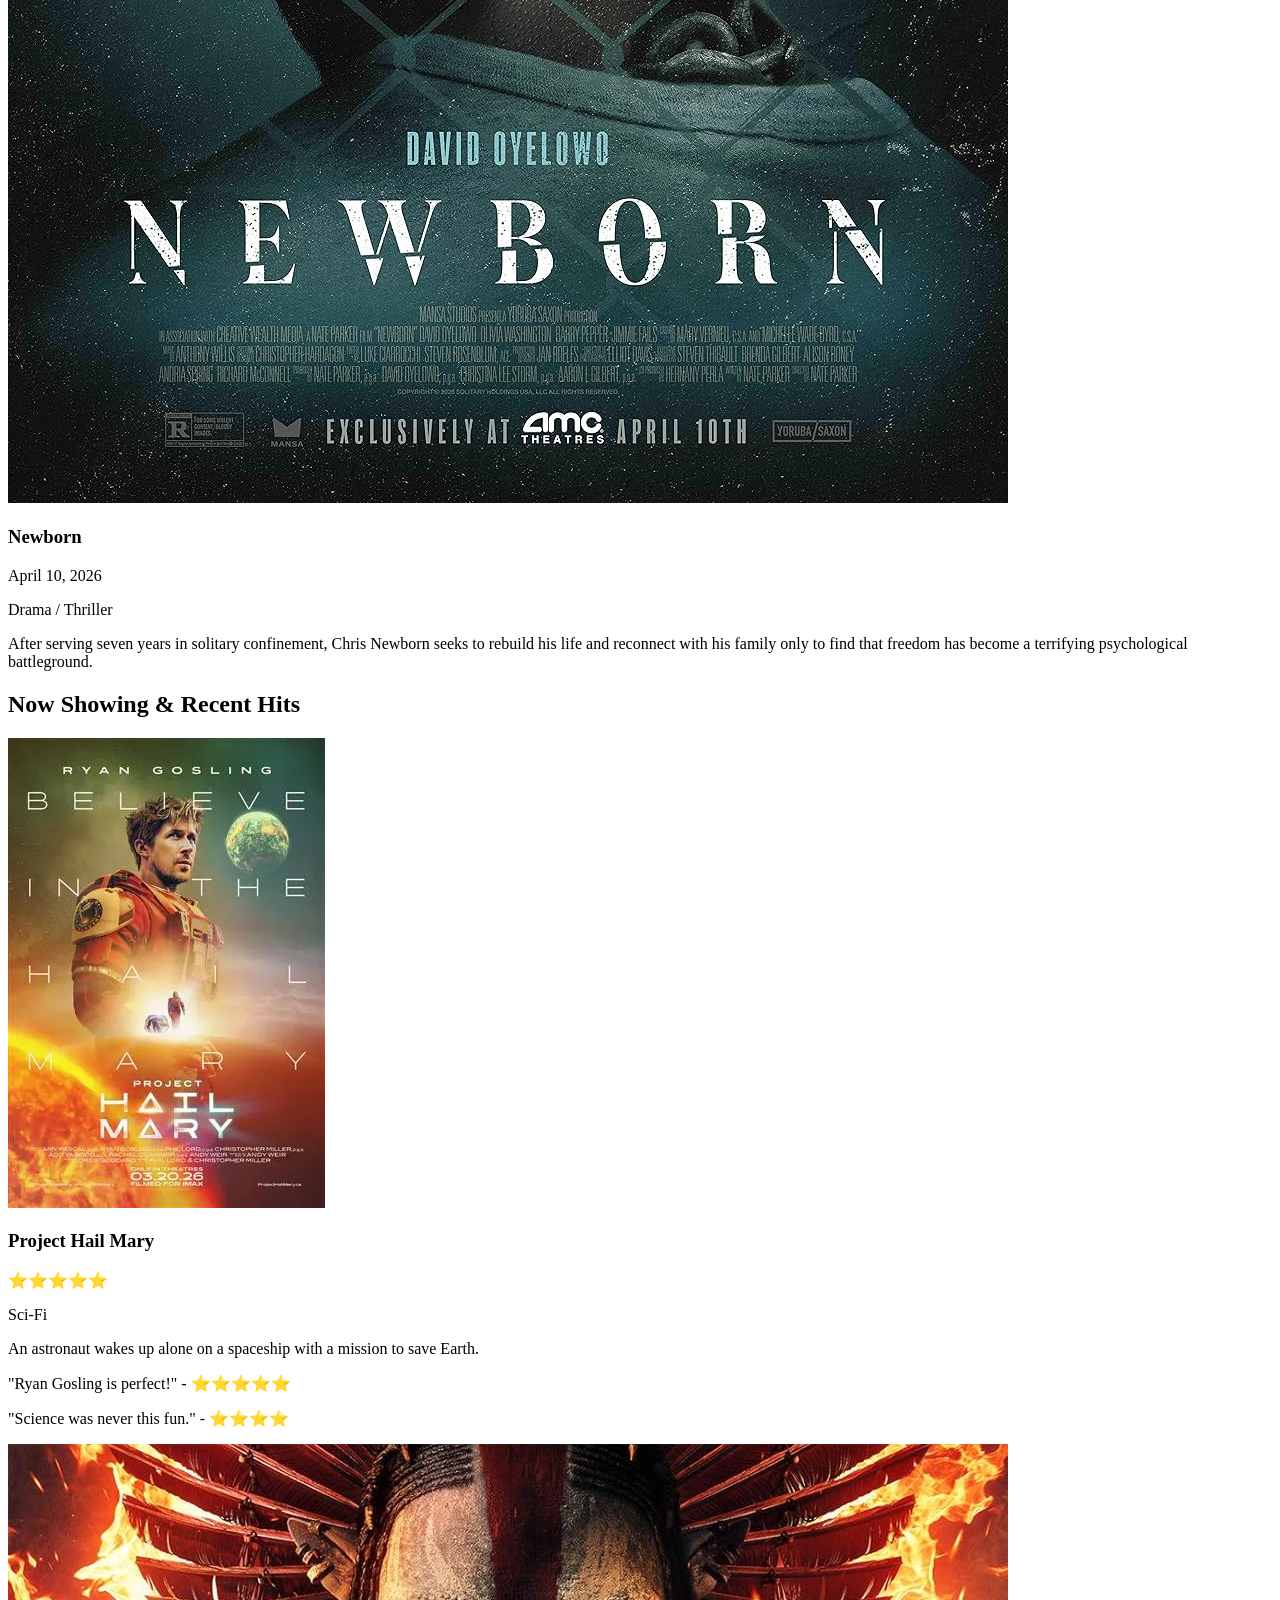
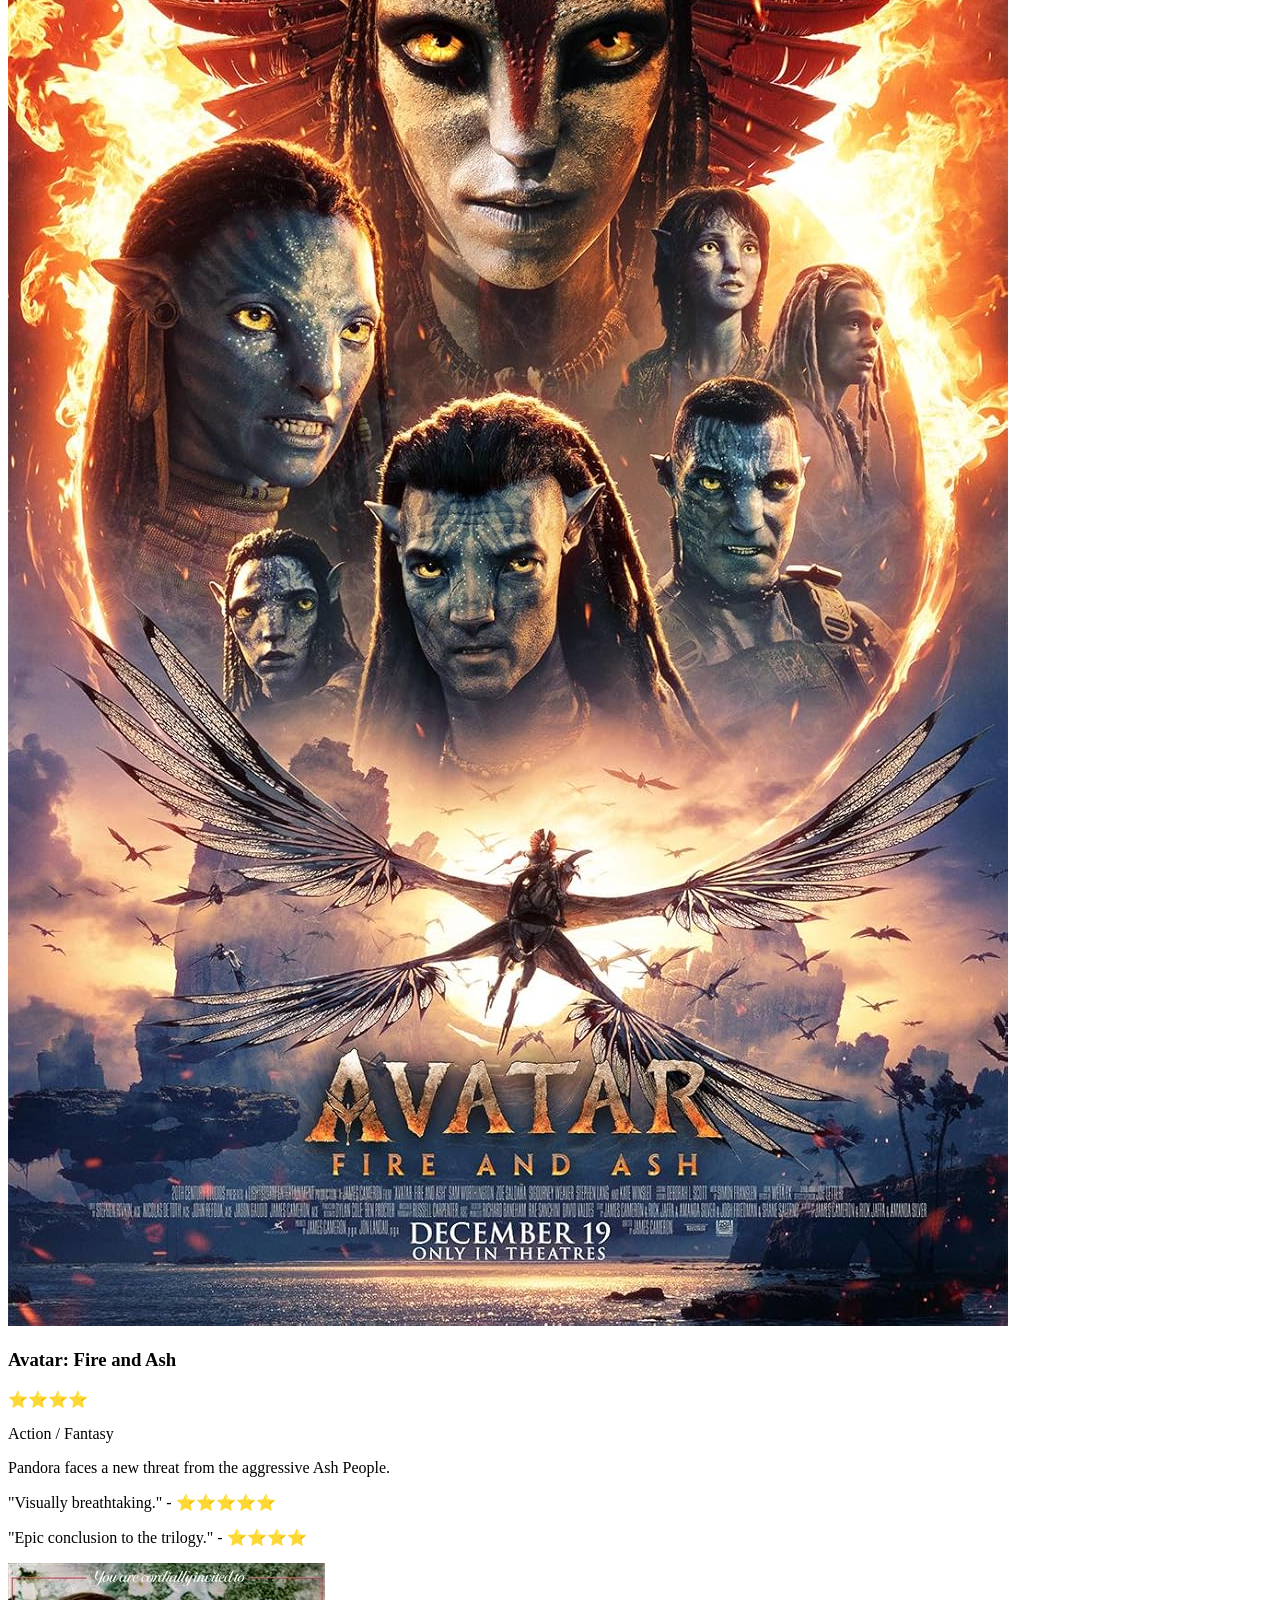
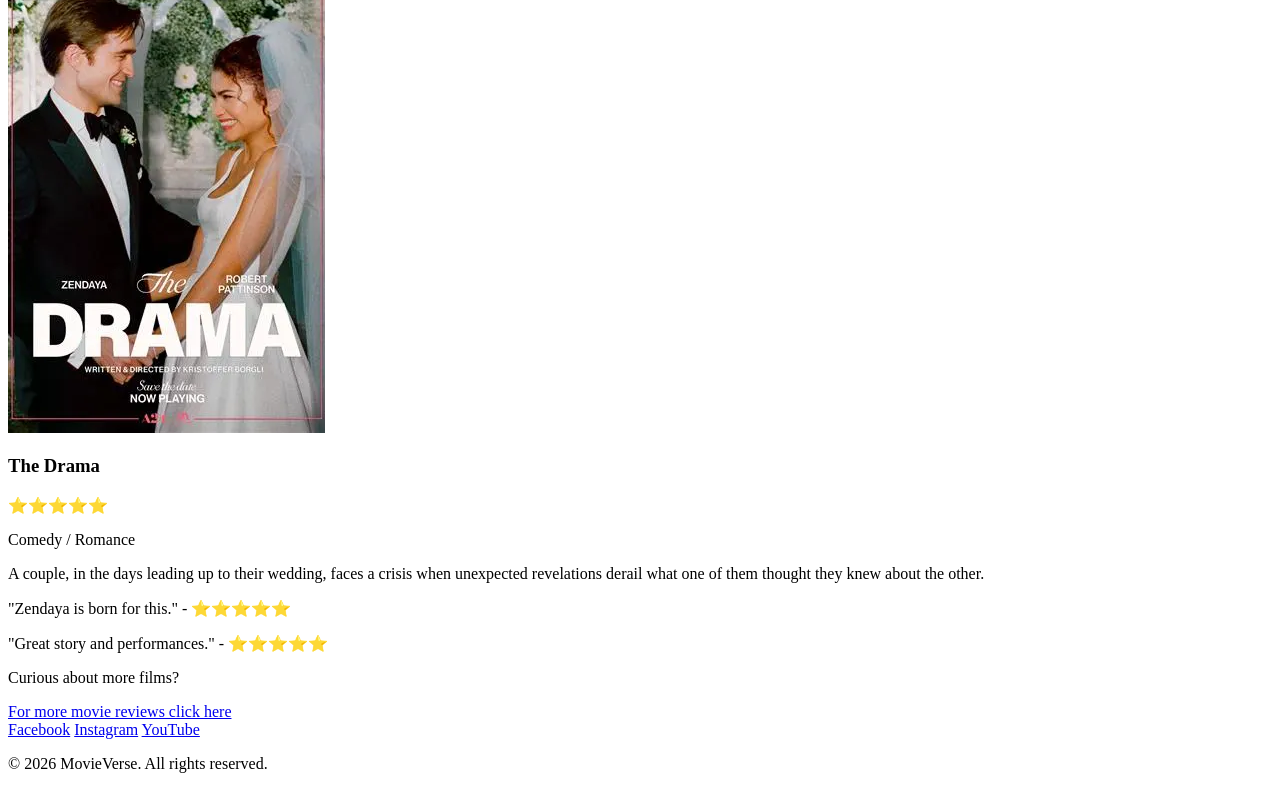
==== commit 2d6c2e2c: "logo" ====
--- a/index.html
+++ b/index.html
@@ -10,7 +10,9 @@
     <!-- Navigation -->
     <header id="main-header">
         <div class="logo">
-            <h1>Movie<span>Verse</span></h1>
+            <a href="index.html">
+                <h1>Movie<span>Verse</span></h1>
+            </a>
         </div>
         <nav id="navbar">
             <ul class="nav-links">
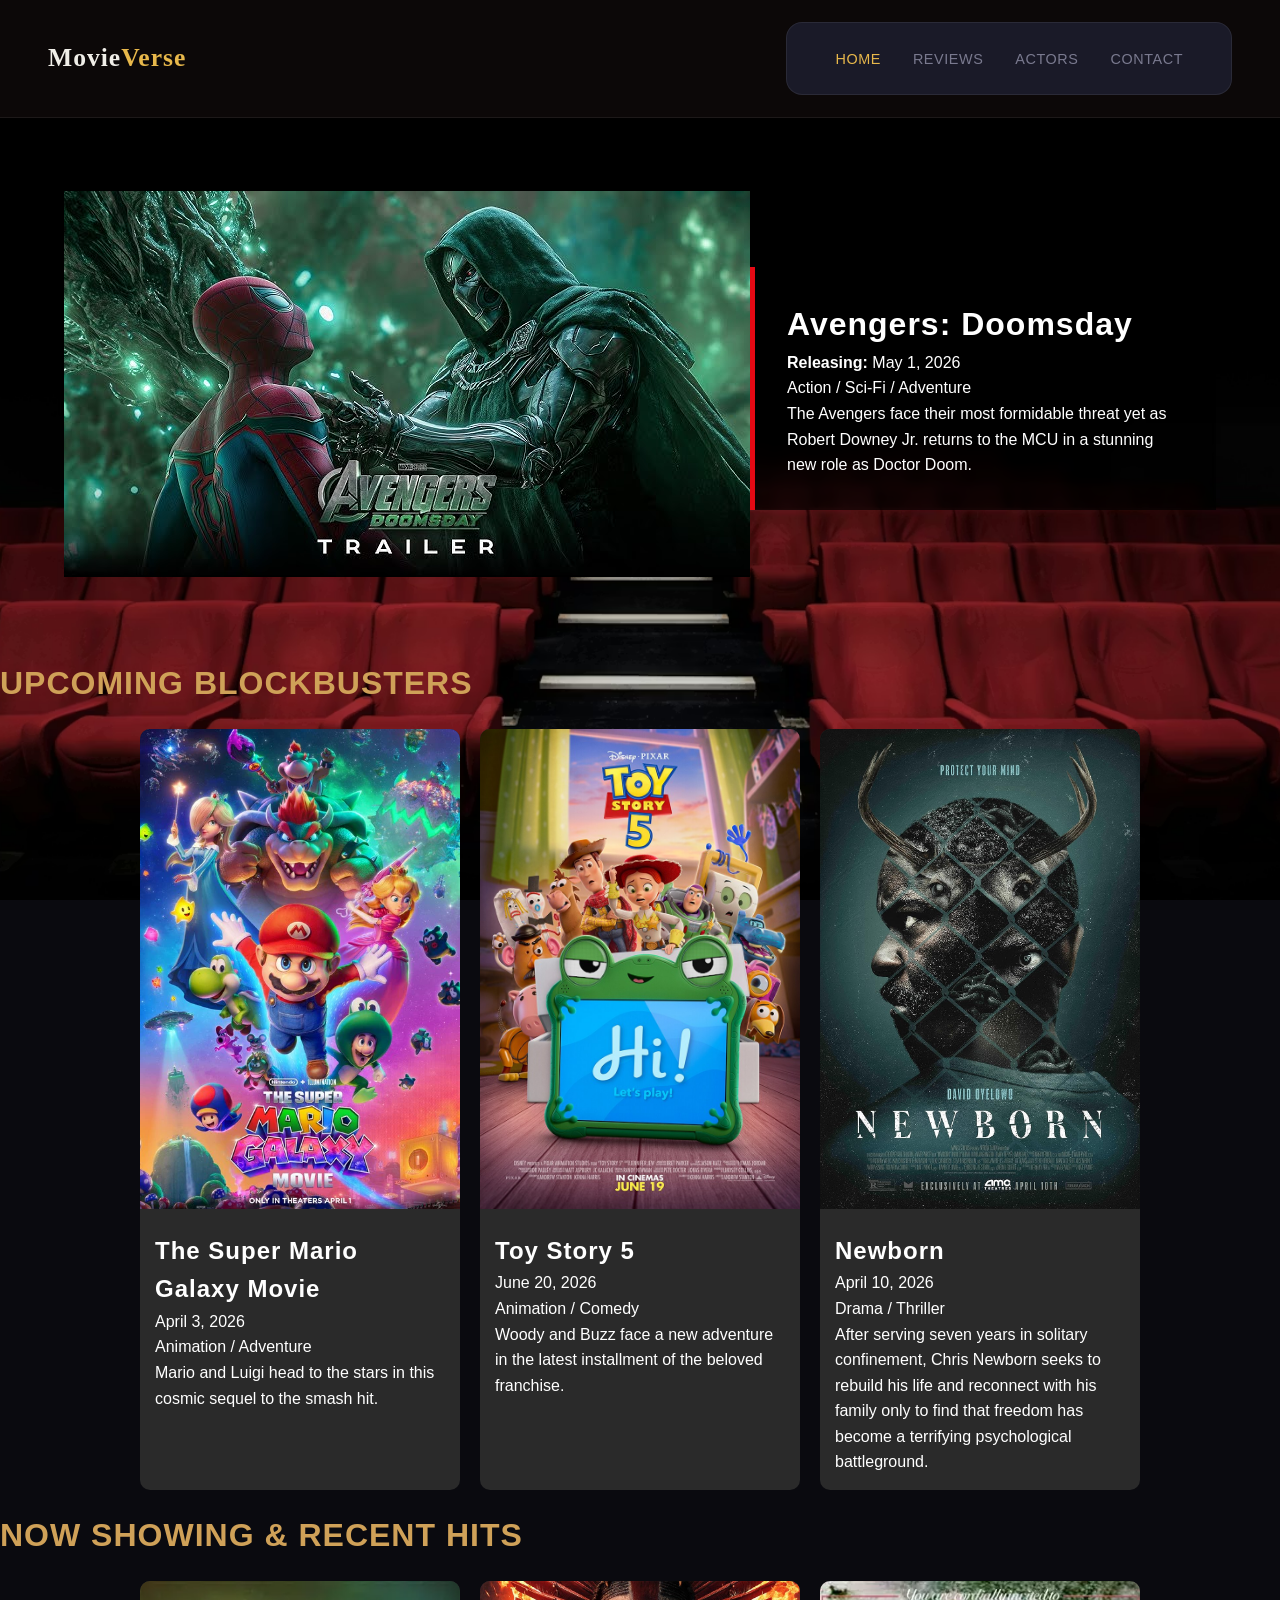
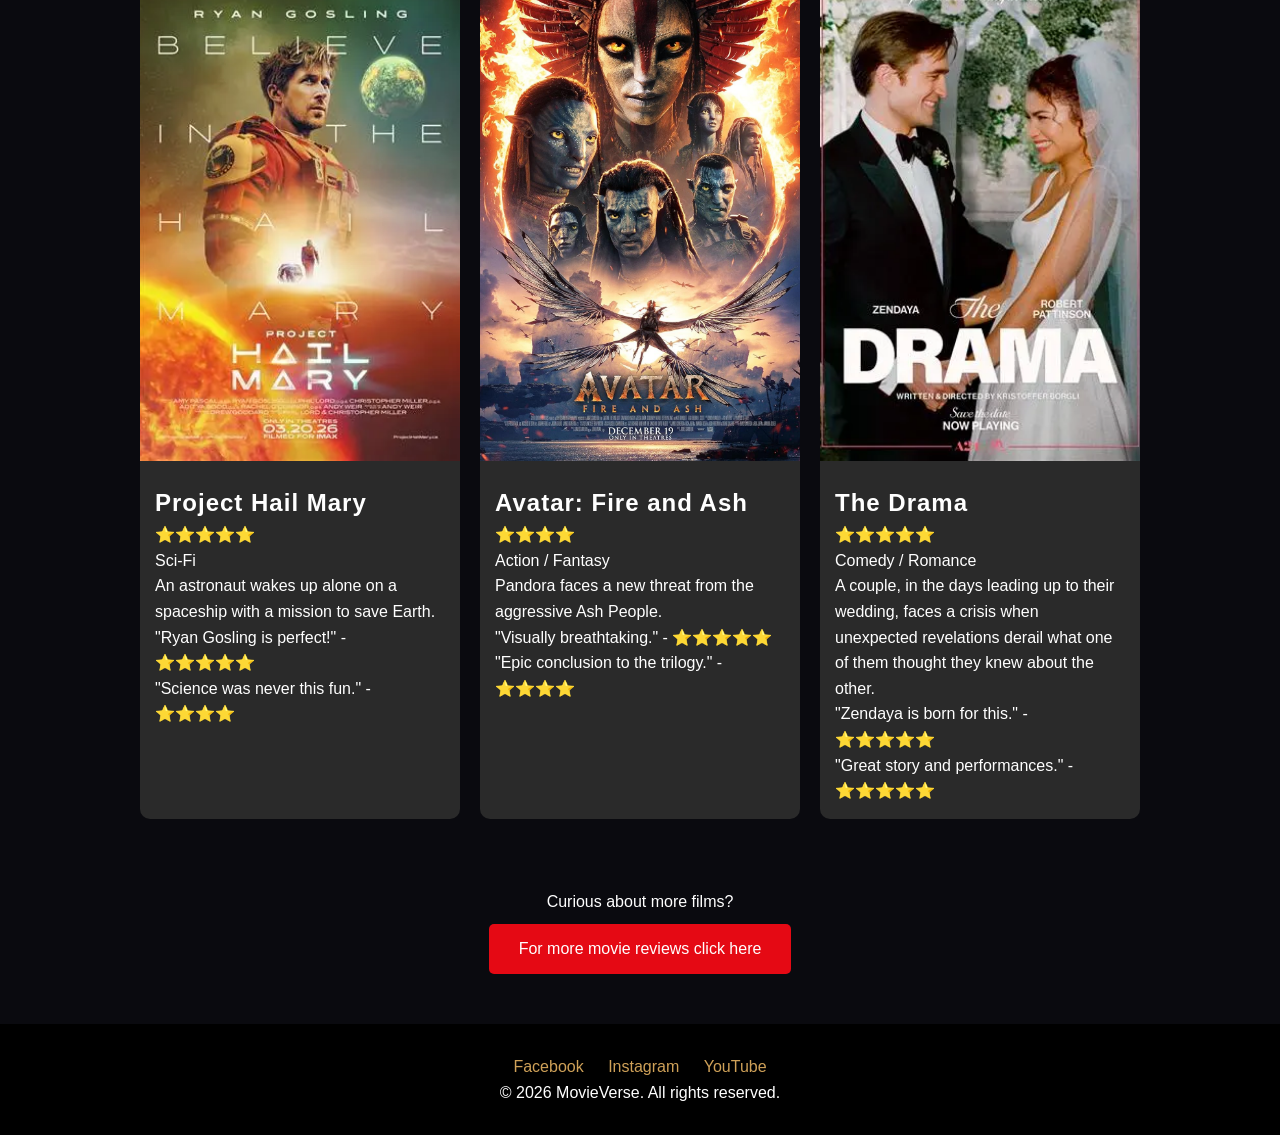
==== commit 087667df: "fix paths for images without live server" ====
--- a/index.html
+++ b/index.html
@@ -29,7 +29,7 @@
         <section id="hero-banner">
             <div class="front-banner">
                 <a href="https://youtu.be/Z8tZoagkbZk?t=56" target="_blank">
-                    <img src="../images/avengers.jpg" alt="Avengers: Doomsday Banner" class="banner-image">
+                    <img src="images/avengers.jpg" alt="Avengers: Doomsday Banner" class="banner-image">
                 </a>
             </div>
             
@@ -46,7 +46,7 @@
             <div class="horizontal-grid">
                 <article class="movie-card1">
                     <a href="https://youtu.be/LX9kXRRJlPw" target="_blank">
-                        <img src="/images/super_mario_galaxy_movie_ver12.webp" alt="The Super Mario Galaxy Movie">
+                        <img src="images/super_mario_galaxy_movie_ver12.webp" alt="The Super Mario Galaxy Movie">
                     </a>
                   
                     <div class="card-info">
@@ -59,7 +59,7 @@
                 
                 <article class="movie-card1">
                     <a href="https://youtu.be/c51ND9Hdbw0" target="_blank">
-                        <img src="../images/toystory.jpeg" alt="Toy Story 5">
+                        <img src="images/toystory.jpeg" alt="Toy Story 5">
                     </a>
                                        
                     <div class="card-info">
@@ -71,7 +71,7 @@
                 </article>
                 <article class="movie-card1">
                     <a href="https://youtu.be/zqdmsuBUlHc" target="_blank">
-                        <img src="../images/newborn.jpg" alt="Newborn">
+                        <img src="images/newborn.jpg" alt="Newborn">
                     </a>
                   
                     <div class="card-info">
@@ -89,7 +89,7 @@
             <div class="horizontal-grid">
                 <article class="movie-card1 review-style">
                     <a href="https://www.imdb.com/title/tt12042730/" target="_blank">
-                        <img src="../images/hailmary.webp" alt="Project Hail Mary">
+                        <img src="images/hailmary.webp" alt="Project Hail Mary">
                     </a>                
           
                     <div class="card-info">
@@ -106,7 +106,7 @@
 
                 <article class="movie-card1 review-style">
                      <a href="https://www.imdb.com/title/tt1757678/" target="_blank">
-                        <img src="../images/avatar.jpg" alt="Avatar: Fire and Ash">
+                        <img src="images/avatar.jpg" alt="Avatar: Fire and Ash">
                      </a>                   
                     
                     <div class="card-info">
@@ -123,7 +123,7 @@
 
                 <article class="movie-card1 review-style">
                     <a href="https://www.imdb.com/title/tt33071426/" target="_blank">
-                       <img src="../images/drama.webp" alt="The Drama">
+                       <img src="images/drama.webp" alt="The Drama">
                     </a>
                     <div class="card-info">
                         <h3>The Drama</h3>
--- a/css/style.css
+++ b/css/style.css
@@ -0,0 +1,4 @@
+@import url("partials/index.css");
+@import url("partials/reviews.css");
+@import url("partials/actors.css");
+@import url("partials/contact.css");
